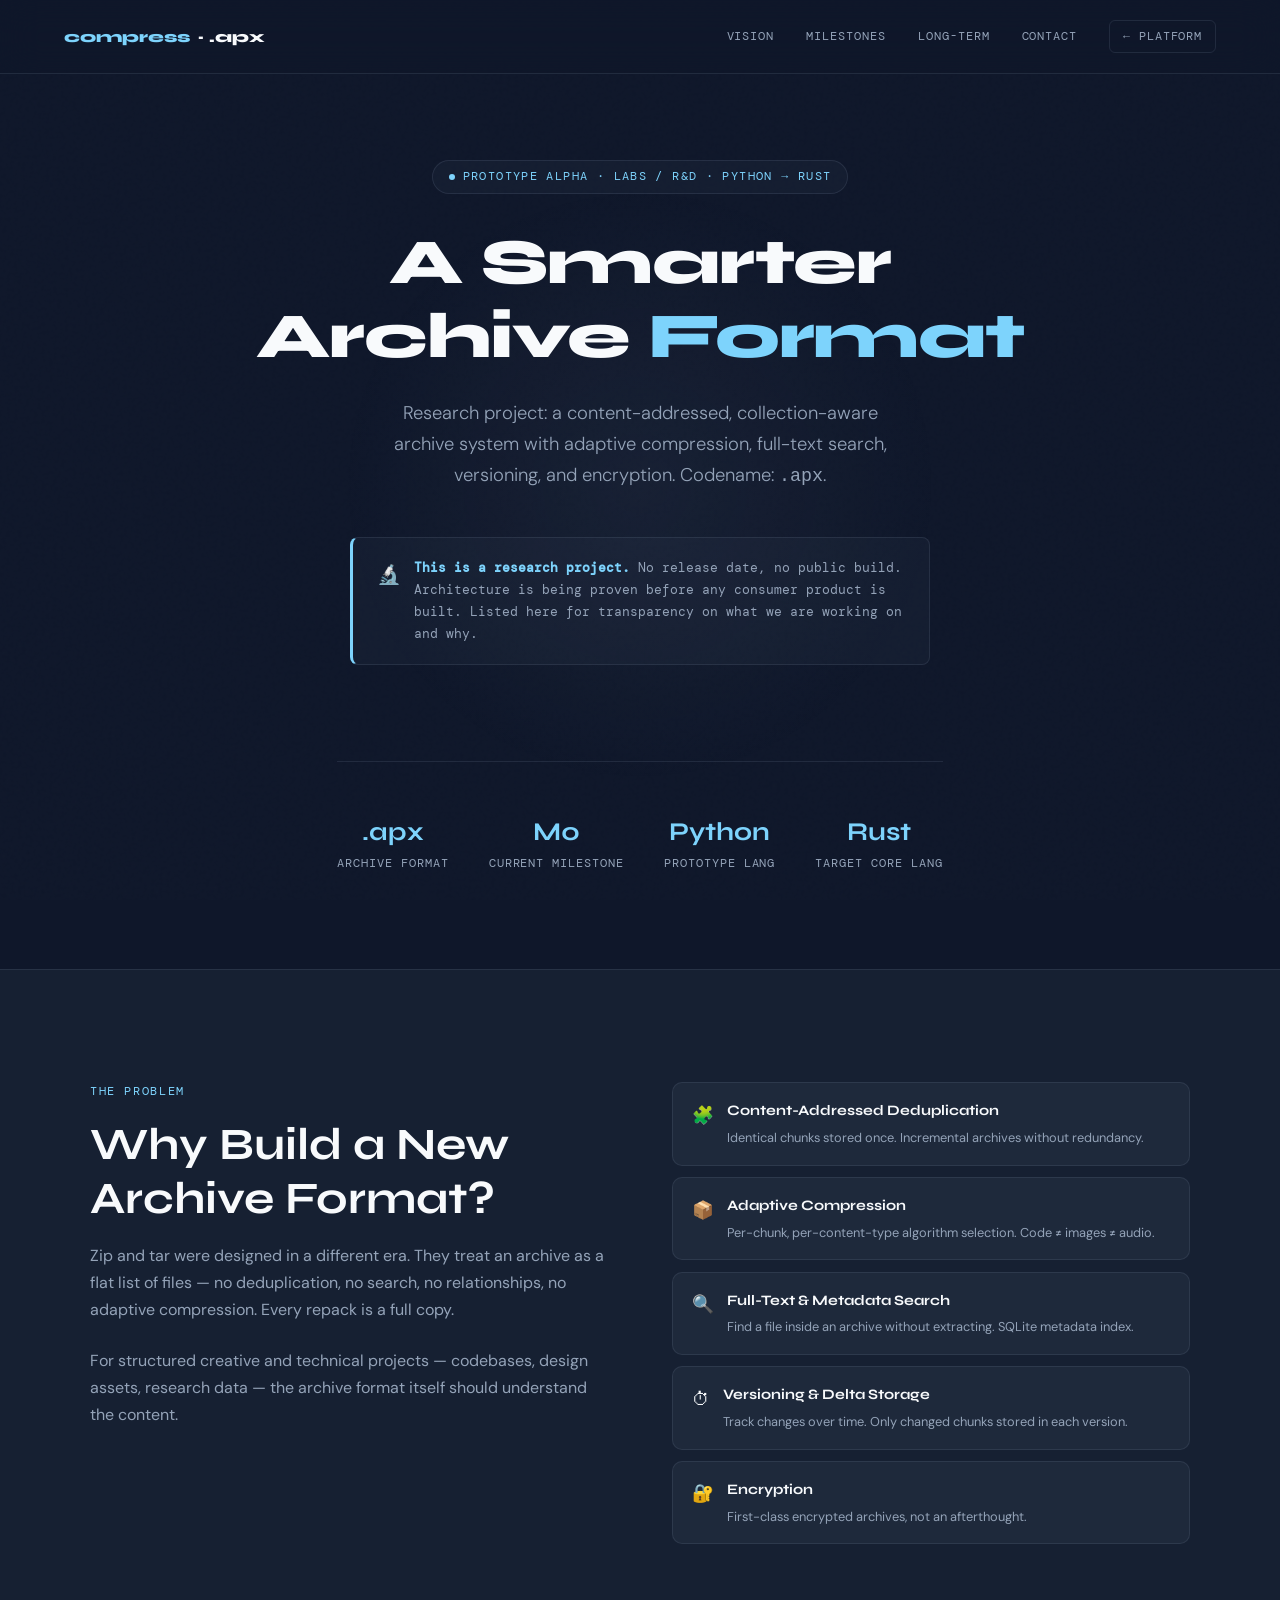
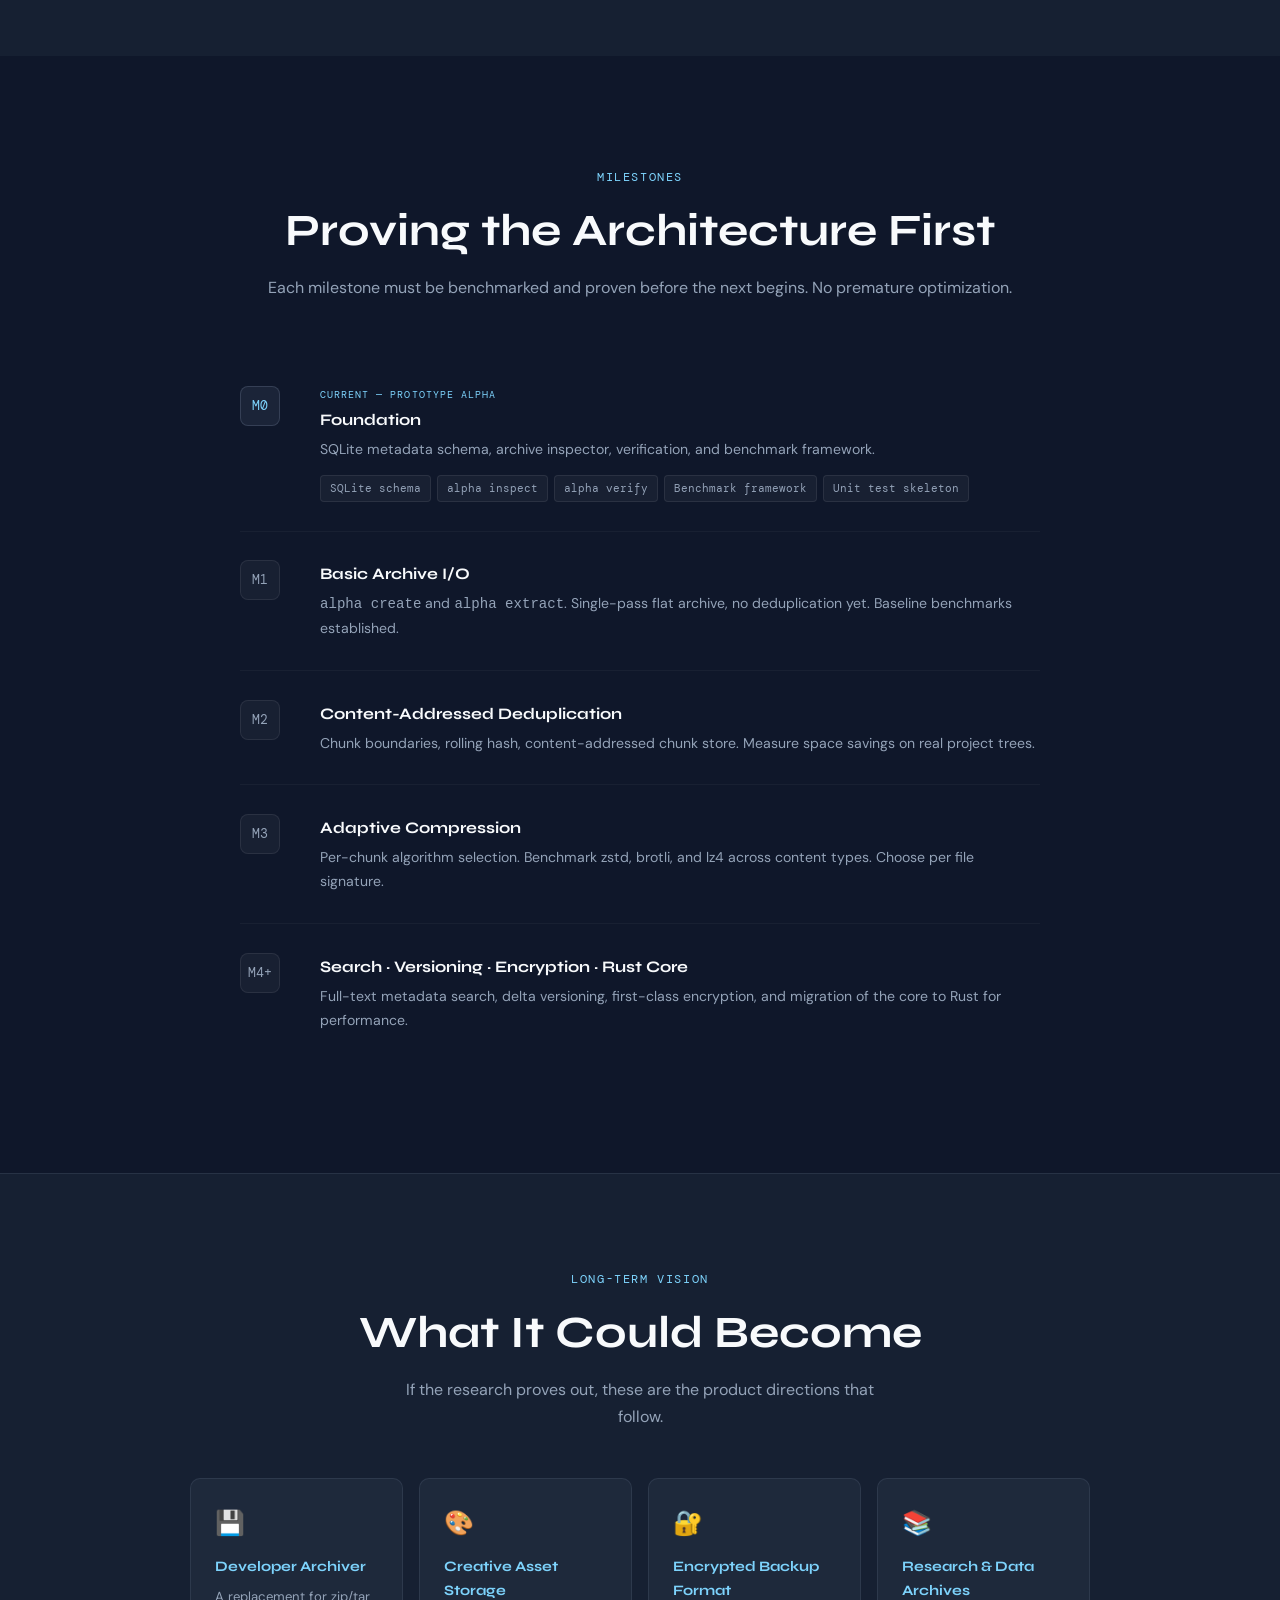
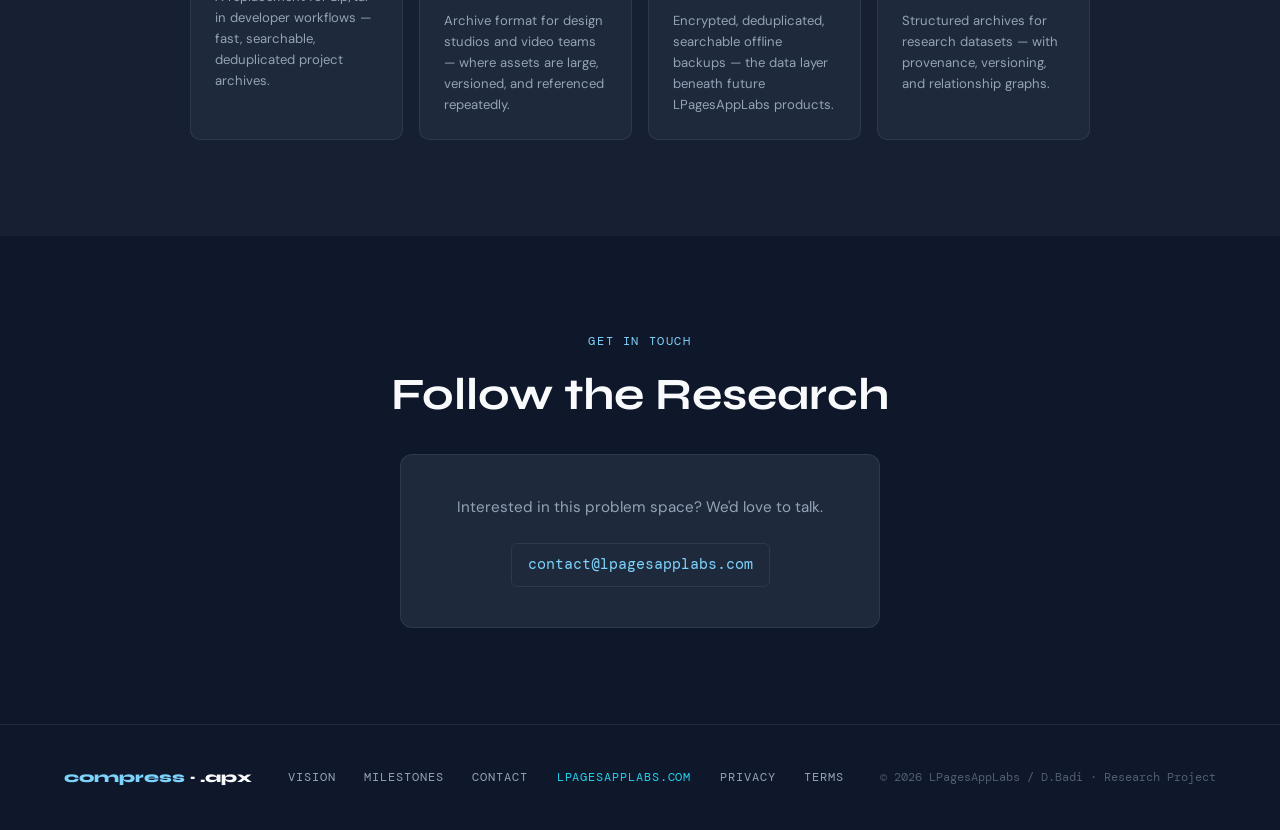
==== index.html @ ae73b86b "Add files via upload" ====
<!DOCTYPE html>
<!-- LPagesAppLabs Platform v1.0 · Compress (.apx) · contact@lpagesapplabs.com -->
<html lang="en">
<head>
  <meta charset="UTF-8" />
  <meta name="viewport" content="width=device-width, initial-scale=1.0"/>
  <title>Compress — Next-Generation Archive Format Research</title>
  <meta name="description" content="LPagesAppLabs Labs: Compress is a research project building a content-addressed, adaptive archive format (.apx) with full-text search, versioning, and encryption.">
  <link rel="canonical" href="https://compress.lpagesapplabs.com/" />
  <meta property="og:title" content="Compress — Next-Generation Archive Format Research" />
  <meta property="og:description" content="Research project: .apx archive format with content-addressed deduplication, adaptive compression, and encryption. Prototype Alpha." />
  <meta property="og:url" content="https://compress.lpagesapplabs.com/" />
  <meta property="og:type" content="website" />
  <meta name="robots" content="index, follow">
  <link rel="icon" href="https://lpagesapplabs.com/favicon.ico" sizes="any">
  <link rel="icon" href="https://lpagesapplabs.com/logo.svg" type="image/svg+xml">
  <link rel="preconnect" href="https://fonts.bunny.net">
  <link href="https://fonts.bunny.net/css2?family=Syne:wght@400;600;700;800&family=DM+Mono:wght@300;400;500&family=DM+Sans:wght@300;400;500&display=swap" rel="stylesheet">
  <style>
    *, *::before, *::after { box-sizing: border-box; margin: 0; padding: 0; }
    :root {
      --bg: #0F172A; --bg2: #111827;
      --surface: #1E293B; --surface2: #162032;
      --slate: #64748B; --slate-bright: #94A3B8;
      --slate-glow: rgba(100,116,139,0.15);
      --slate-glow2: rgba(100,116,139,0.07);
      --accent: #7DD3FC; /* sky-300 — bright research accent */
      --cyan: #22D3EE;
      --emerald: #10B981;
      --white: #F8FAFC; --muted: #94A3B8;
      --border: rgba(100,116,139,0.22);
    }
    html { scroll-behavior: smooth; }
    body { background: var(--bg); color: var(--white); font-family: 'DM Sans', sans-serif; font-size: 16px; line-height: 1.7; overflow-x: hidden; }
    body::before { content:''; position:fixed; inset:0; background-image:url("data:image/svg+xml,%3Csvg viewBox='0 0 256 256' xmlns='http://www.w3.org/2000/svg'%3E%3Cfilter id='noise'%3E%3CfeTurbulence type='fractalNoise' baseFrequency='0.9' numOctaves='4' stitchTiles='stitch'/%3E%3C/filter%3E%3Crect width='100%25' height='100%25' filter='url(%23noise)' opacity='0.04'/%3E%3C/svg%3E"); pointer-events:none; z-index:0; opacity:0.4; }
    section { position: relative; z-index: 1; }

    nav { position:fixed; top:0; left:0; right:0; z-index:100; display:flex; justify-content:space-between; align-items:center; padding:1.25rem 5%; background:rgba(15,23,42,0.88); backdrop-filter:blur(18px); border-bottom:1px solid var(--border); }
    .nav-logo { font-family:'Syne',sans-serif; font-weight:800; font-size:1rem; color:var(--white); display:flex; align-items:center; gap:0.5rem; text-decoration:none; }
    .nav-logo span { color:var(--accent); }
    .nav-right { display:flex; align-items:center; gap:2rem; }
    .nav-links { display:flex; gap:2rem; }
    .nav-links a { font-family:'DM Mono',monospace; font-size:0.75rem; color:var(--muted); text-decoration:none; letter-spacing:0.08em; text-transform:uppercase; transition:color 0.2s; }
    .nav-links a:hover { color:var(--accent); }
    .nav-platform { font-family:'DM Mono',monospace; font-size:0.72rem; color:var(--muted); text-decoration:none; letter-spacing:0.08em; text-transform:uppercase; border:1px solid var(--border); padding:0.35rem 0.8rem; border-radius:6px; transition:all 0.2s; }
    .nav-platform:hover { color:var(--cyan); border-color:rgba(34,211,238,0.3); }
    .nav-hamburger { display:none; flex-direction:column; gap:5px; cursor:pointer; padding:4px; background:none; border:none; }
    .nav-hamburger span { display:block; width:22px; height:2px; background:var(--muted); border-radius:2px; }
    .nav-mobile { display:none; flex-direction:column; background:rgba(15,23,42,0.97); border-top:1px solid var(--border); padding:1rem 5%; position:fixed; top:62px; left:0; right:0; z-index:99; }
    .nav-mobile a { font-family:'DM Mono',monospace; font-size:0.85rem; color:var(--muted); text-decoration:none; letter-spacing:0.08em; text-transform:uppercase; padding:0.75rem 0; border-bottom:1px solid rgba(255,255,255,0.04); transition:color 0.2s; }
    .nav-mobile a:last-child { border-bottom:none; }
    .nav-mobile a:hover { color:var(--accent); }
    .nav-mobile.open { display:flex; }

    #hero { min-height:100vh; display:flex; flex-direction:column; align-items:center; justify-content:center; text-align:center; padding:10rem 5% 6rem; overflow:hidden; }
    .hero-glow { position:absolute; width:600px; height:600px; border-radius:50%; background:radial-gradient(circle, rgba(100,116,139,0.1) 0%, transparent 70%); top:50%; left:50%; transform:translate(-50%,-50%); pointer-events:none; }
    .hero-badge { display:inline-flex; align-items:center; gap:0.5rem; font-family:'DM Mono',monospace; font-size:0.72rem; letter-spacing:0.12em; text-transform:uppercase; color:var(--accent); background:var(--slate-glow2); border:1px solid var(--border); padding:0.4rem 1rem; border-radius:999px; margin-bottom:2rem; animation:fadeUp 0.6s ease both; }
    .badge-dot { width:6px; height:6px; border-radius:50%; background:var(--accent); animation:blink 3s ease infinite; }
    @keyframes blink { 0%,100%{opacity:1} 50%{opacity:0.4} }
    h1 { font-family:'Syne',sans-serif; font-weight:800; font-size:clamp(2rem,5vw,4rem); line-height:1.15; letter-spacing:-0.02em; margin-bottom:1.5rem; animation:fadeUp 0.7s 0.1s ease both; }
    h1 .accent { color:var(--accent); }
    .hero-sub { font-size:clamp(1rem,2vw,1.15rem); color:var(--muted); max-width:520px; margin:0 auto 2.8rem; font-weight:300; animation:fadeUp 0.7s 0.2s ease both; }

    .lab-note { display:flex; align-items:flex-start; gap:0.8rem; background:var(--slate-glow2); border:1px solid var(--border); border-left:3px solid var(--accent); border-radius:8px; padding:1.2rem 1.5rem; max-width:580px; margin:0 auto 2rem; animation:fadeUp 0.7s 0.3s ease both; text-align:left; }
    .lab-note-icon { font-size:1.2rem; flex-shrink:0; margin-top:0.1rem; }
    .lab-note p { font-family:'DM Mono',monospace; font-size:0.8rem; color:var(--muted); line-height:1.7; }
    .lab-note strong { color:var(--accent); }

    .hero-stat-bar { display:flex; gap:2.5rem; flex-wrap:wrap; justify-content:center; margin-top:4rem; padding-top:3rem; border-top:1px solid var(--border); animation:fadeUp 0.7s 0.45s ease both; }
    .stat { text-align:center; }
    .stat-num { font-family:'Syne',sans-serif; font-size:1.6rem; font-weight:700; color:var(--accent); }
    .stat-label { font-size:0.75rem; color:var(--muted); font-family:'DM Mono',monospace; text-transform:uppercase; letter-spacing:0.08em; }
    @keyframes fadeUp { from{opacity:0;transform:translateY(24px)} to{opacity:1;transform:translateY(0)} }

    .section-label { font-family:'DM Mono',monospace; font-size:0.72rem; letter-spacing:0.14em; text-transform:uppercase; color:var(--accent); margin-bottom:1rem; }
    .section-title { font-family:'Syne',sans-serif; font-size:clamp(1.8rem,4vw,2.8rem); font-weight:700; line-height:1.2; margin-bottom:1rem; }

    /* VISION */
    #vision { padding:7rem 5%; background:var(--surface2); border-top:1px solid var(--border); }
    .vision-inner { max-width:1100px; margin:0 auto; display:grid; grid-template-columns:1fr 1fr; gap:4rem; align-items:start; }
    .vision-copy p { color:var(--muted); margin-bottom:1.5rem; font-size:1rem; }
    .vision-goals { display:flex; flex-direction:column; gap:0.7rem; }
    .goal-row { display:flex; align-items:flex-start; gap:0.8rem; padding:1rem 1.2rem; background:var(--surface); border:1px solid var(--border); border-radius:10px; }
    .goal-icon { font-size:1.1rem; flex-shrink:0; margin-top:0.1rem; }
    .goal-title { font-family:'Syne',sans-serif; font-size:0.9rem; font-weight:700; margin-bottom:0.2rem; }
    .goal-desc { font-size:0.8rem; color:var(--muted); }

    /* MILESTONES */
    #milestones { padding:7rem 5%; }
    .milestones-inner { max-width:800px; margin:0 auto; }
    .milestones-header { text-align:center; margin-bottom:3.5rem; }
    .milestones-header p { color:var(--muted); font-size:1rem; margin-top:0.5rem; }
    .milestone-list { display:flex; flex-direction:column; }
    .milestone { display:grid; grid-template-columns:56px 1fr; gap:1.5rem; padding:1.8rem 0; border-bottom:1px solid rgba(255,255,255,0.04); align-items:start; }
    .milestone:last-child { border-bottom:none; }
    .m-num { width:40px; height:40px; border-radius:8px; display:flex; align-items:center; justify-content:center; font-family:'DM Mono',monospace; font-size:0.8rem; flex-shrink:0; }
    .m-num.active { background:var(--slate-glow); border:1px solid rgba(100,116,139,0.35); color:var(--accent); }
    .m-num.next { background:rgba(255,255,255,0.04); border:1px solid rgba(255,255,255,0.08); color:var(--muted); }
    .m-label { font-family:'DM Mono',monospace; font-size:0.65rem; letter-spacing:0.1em; text-transform:uppercase; color:var(--accent); margin-bottom:0.2rem; }
    .m-name { font-family:'Syne',sans-serif; font-size:1rem; font-weight:700; margin-bottom:0.3rem; }
    .m-desc { font-size:0.88rem; color:var(--muted); }
    .m-items { display:flex; flex-wrap:wrap; gap:0.4rem; margin-top:0.8rem; }
    .m-item { font-family:'DM Mono',monospace; font-size:0.67rem; padding:0.2rem 0.55rem; border-radius:4px; }
    .m-item.todo { background:rgba(255,255,255,0.04); border:1px solid rgba(255,255,255,0.08); color:var(--muted); }

    /* ROADMAP VISION */
    #longterm { padding:6rem 5%; background:var(--surface2); border-top:1px solid var(--border); }
    .lt-inner { max-width:900px; margin:0 auto; display:grid; grid-template-columns:repeat(auto-fit,minmax(200px,1fr)); gap:1rem; }
    .lt-card { background:var(--surface); border:1px solid var(--border); border-radius:10px; padding:1.5rem; }
    .lt-icon { font-size:1.5rem; margin-bottom:0.7rem; }
    .lt-title { font-family:'Syne',sans-serif; font-size:0.9rem; font-weight:700; margin-bottom:0.4rem; color:var(--accent); }
    .lt-desc { font-size:0.82rem; color:var(--muted); line-height:1.6; }

    #contact { padding:6rem 5%; text-align:center; }
    .contact-box { max-width:480px; margin:2rem auto 0; background:var(--surface); border:1px solid var(--border); border-radius:12px; padding:2.5rem; }
    .contact-box p { color:var(--muted); font-size:0.95rem; margin-bottom:1.4rem; }
    .contact-email { display:inline-block; font-family:'DM Mono',monospace; font-size:0.95rem; color:var(--accent); text-decoration:none; padding:0.5rem 1rem; border:1px solid var(--border); border-radius:6px; transition:border-color 0.2s; }
    .contact-email:hover { border-color:var(--accent); }

    footer { padding:2.5rem 5%; border-top:1px solid var(--border); display:flex; justify-content:space-between; align-items:center; flex-wrap:wrap; gap:1rem; position:relative; z-index:1; }
    .footer-logo { font-family:'Syne',sans-serif; font-weight:800; font-size:0.95rem; text-decoration:none; color:var(--white); }
    .footer-logo span { color:var(--accent); }
    .footer-links { display:flex; gap:1.8rem; flex-wrap:wrap; }
    .footer-links a { font-family:'DM Mono',monospace; font-size:0.72rem; letter-spacing:0.08em; text-transform:uppercase; color:var(--muted); text-decoration:none; transition:color 0.2s; }
    .footer-links a:hover { color:var(--accent); }
    .footer-copy { font-family:'DM Mono',monospace; font-size:0.72rem; color:var(--muted); opacity:0.5; }

    .reveal { opacity:0; transform:translateY(20px); transition:opacity 0.7s ease, transform 0.7s ease; }
    .reveal.visible { opacity:1; transform:none; }

    @media(max-width:768px){
      .vision-inner { grid-template-columns:1fr; gap:3rem; }
      .nav-links{display:none} .nav-hamburger{display:flex} .nav-right{gap:1rem}
      #hero{padding:7rem 5% 4rem} h1{font-size:clamp(1.9rem,8vw,2.8rem)}
      .hero-stat-bar{gap:1.5rem;margin-top:2.5rem;padding-top:2rem} .stat-num{font-size:1.3rem}
      footer{flex-direction:column;text-align:center;align-items:center} .footer-links{justify-content:center;gap:1rem}
    }
  </style>
</head>
<body>

<nav>
  <a href="#hero" class="nav-logo"><span>compress</span> · .apx</a>
  <div class="nav-right">
    <div class="nav-links">
      <a href="#vision">Vision</a>
      <a href="#milestones">Milestones</a>
      <a href="#longterm">Long-term</a>
      <a href="#contact">Contact</a>
    </div>
    <a href="https://lpagesapplabs.com" class="nav-platform" rel="noopener noreferrer">← Platform</a>
    <button class="nav-hamburger" id="hamburger" aria-label="Menu"><span></span><span></span><span></span></button>
  </div>
</nav>
<div class="nav-mobile" id="navMobile">
  <a href="#vision" onclick="closeMenu()">Vision</a>
  <a href="#milestones" onclick="closeMenu()">Milestones</a>
  <a href="#longterm" onclick="closeMenu()">Long-term</a>
  <a href="#contact" onclick="closeMenu()">Contact</a>
  <a href="https://lpagesapplabs.com" onclick="closeMenu()">← Platform</a>
</div>

<!-- HERO -->
<section id="hero">
  <div class="hero-glow"></div>
  <div class="hero-badge"><span class="badge-dot"></span> Prototype Alpha · Labs / R&amp;D · Python → Rust</div>
  <h1>A Smarter<br>Archive <span class="accent">Format</span></h1>
  <p class="hero-sub">Research project: a content-addressed, collection-aware archive system with adaptive compression, full-text search, versioning, and encryption. Codename: <code>.apx</code>.</p>

  <div class="lab-note">
    <span class="lab-note-icon">🔬</span>
    <p><strong>This is a research project.</strong> No release date, no public build. Architecture is being proven before any consumer product is built. Listed here for transparency on what we are working on and why.</p>
  </div>

  <div class="hero-stat-bar">
    <div class="stat"><div class="stat-num">.apx</div><div class="stat-label">Archive format</div></div>
    <div class="stat"><div class="stat-num">M0</div><div class="stat-label">Current milestone</div></div>
    <div class="stat"><div class="stat-num">Python</div><div class="stat-label">Prototype lang</div></div>
    <div class="stat"><div class="stat-num">Rust</div><div class="stat-label">Target core lang</div></div>
  </div>
</section>

<!-- VISION -->
<section id="vision">
  <div class="vision-inner">
    <div class="vision-copy reveal">
      <div class="section-label">The Problem</div>
      <h2 class="section-title">Why Build a New Archive Format?</h2>
      <p>Zip and tar were designed in a different era. They treat an archive as a flat list of files — no deduplication, no search, no relationships, no adaptive compression. Every repack is a full copy.</p>
      <p>For structured creative and technical projects — codebases, design assets, research data — the archive format itself should understand the content.</p>
    </div>
    <div class="vision-goals reveal">
      <div class="goal-row"><span class="goal-icon">🧩</span><div><div class="goal-title">Content-Addressed Deduplication</div><div class="goal-desc">Identical chunks stored once. Incremental archives without redundancy.</div></div></div>
      <div class="goal-row"><span class="goal-icon">📦</span><div><div class="goal-title">Adaptive Compression</div><div class="goal-desc">Per-chunk, per-content-type algorithm selection. Code ≠ images ≠ audio.</div></div></div>
      <div class="goal-row"><span class="goal-icon">🔍</span><div><div class="goal-title">Full-Text & Metadata Search</div><div class="goal-desc">Find a file inside an archive without extracting. SQLite metadata index.</div></div></div>
      <div class="goal-row"><span class="goal-icon">⏱</span><div><div class="goal-title">Versioning & Delta Storage</div><div class="goal-desc">Track changes over time. Only changed chunks stored in each version.</div></div></div>
      <div class="goal-row"><span class="goal-icon">🔐</span><div><div class="goal-title">Encryption</div><div class="goal-desc">First-class encrypted archives, not an afterthought.</div></div></div>
    </div>
  </div>
</section>

<!-- MILESTONES -->
<section id="milestones">
  <div class="milestones-inner">
    <div class="milestones-header reveal">
      <div class="section-label">Milestones</div>
      <h2 class="section-title">Proving the Architecture First</h2>
      <p>Each milestone must be benchmarked and proven before the next begins. No premature optimization.</p>
    </div>
    <div class="milestone-list">
      <div class="milestone reveal">
        <div class="m-num active">M0</div>
        <div>
          <div class="m-label">Current — Prototype Alpha</div>
          <div class="m-name">Foundation</div>
          <p class="m-desc">SQLite metadata schema, archive inspector, verification, and benchmark framework.</p>
          <div class="m-items">
            <span class="m-item todo">SQLite schema</span>
            <span class="m-item todo">alpha inspect</span>
            <span class="m-item todo">alpha verify</span>
            <span class="m-item todo">Benchmark framework</span>
            <span class="m-item todo">Unit test skeleton</span>
          </div>
        </div>
      </div>
      <div class="milestone reveal">
        <div class="m-num next">M1</div>
        <div>
          <div class="m-name">Basic Archive I/O</div>
          <p class="m-desc"><code>alpha create</code> and <code>alpha extract</code>. Single-pass flat archive, no deduplication yet. Baseline benchmarks established.</p>
        </div>
      </div>
      <div class="milestone reveal">
        <div class="m-num next">M2</div>
        <div>
          <div class="m-name">Content-Addressed Deduplication</div>
          <p class="m-desc">Chunk boundaries, rolling hash, content-addressed chunk store. Measure space savings on real project trees.</p>
        </div>
      </div>
      <div class="milestone reveal">
        <div class="m-num next">M3</div>
        <div>
          <div class="m-name">Adaptive Compression</div>
          <p class="m-desc">Per-chunk algorithm selection. Benchmark zstd, brotli, and lz4 across content types. Choose per file signature.</p>
        </div>
      </div>
      <div class="milestone reveal">
        <div class="m-num next">M4+</div>
        <div>
          <div class="m-name">Search · Versioning · Encryption · Rust Core</div>
          <p class="m-desc">Full-text metadata search, delta versioning, first-class encryption, and migration of the core to Rust for performance.</p>
        </div>
      </div>
    </div>
  </div>
</section>

<!-- LONG-TERM VISION -->
<section id="longterm">
  <div style="max-width:1100px;margin:0 auto;">
    <div class="reveal" style="text-align:center;margin-bottom:3rem;">
      <div class="section-label">Long-Term Vision</div>
      <h2 class="section-title">What It Could Become</h2>
      <p style="color:var(--muted);font-size:1rem;max-width:500px;margin:0.5rem auto 0;">If the research proves out, these are the product directions that follow.</p>
    </div>
    <div class="lt-inner reveal">
      <div class="lt-card"><div class="lt-icon">💾</div><div class="lt-title">Developer Archiver</div><div class="lt-desc">A replacement for zip/tar in developer workflows — fast, searchable, deduplicated project archives.</div></div>
      <div class="lt-card"><div class="lt-icon">🎨</div><div class="lt-title">Creative Asset Storage</div><div class="lt-desc">Archive format for design studios and video teams — where assets are large, versioned, and referenced repeatedly.</div></div>
      <div class="lt-card"><div class="lt-icon">🔐</div><div class="lt-title">Encrypted Backup Format</div><div class="lt-desc">Encrypted, deduplicated, searchable offline backups — the data layer beneath future LPagesAppLabs products.</div></div>
      <div class="lt-card"><div class="lt-icon">📚</div><div class="lt-title">Research & Data Archives</div><div class="lt-desc">Structured archives for research datasets — with provenance, versioning, and relationship graphs.</div></div>
    </div>
  </div>
</section>

<!-- CONTACT -->
<section id="contact">
  <div class="reveal">
    <div class="section-label">Get in Touch</div>
    <h2 class="section-title">Follow the Research</h2>
  </div>
  <div class="contact-box reveal">
    <p>Interested in this problem space? We'd love to talk.</p>
    <a href="mailto:contact@lpagesapplabs.com" class="contact-email">contact@lpagesapplabs.com</a>
  </div>
</section>

<footer>
  <a href="#hero" class="footer-logo"><span>compress</span> · .apx</a>
  <div class="footer-links">
    <a href="#vision">Vision</a>
    <a href="#milestones">Milestones</a>
    <a href="#contact">Contact</a>
    <a href="https://lpagesapplabs.com" style="color:var(--cyan);" rel="noopener noreferrer">lpagesapplabs.com</a>
    <a href="privacy.html">Privacy</a>
    <a href="terms.html">Terms</a>
  </div>
  <div class="footer-copy">© 2026 LPagesAppLabs / D.Badi · Research Project</div>
</footer>

<script>
  const observer = new IntersectionObserver((entries) => {
    entries.forEach(e => { if (e.isIntersecting) { e.target.classList.add('visible'); observer.unobserve(e.target); } });
  }, { threshold: 0.1 });
  document.querySelectorAll('.reveal').forEach(el => observer.observe(el));
  const hamburger = document.getElementById('hamburger');
  const navMobile = document.getElementById('navMobile');
  hamburger.addEventListener('click', () => navMobile.classList.toggle('open'));
  function closeMenu() { navMobile.classList.remove('open'); }
</script>
</body>
</html>
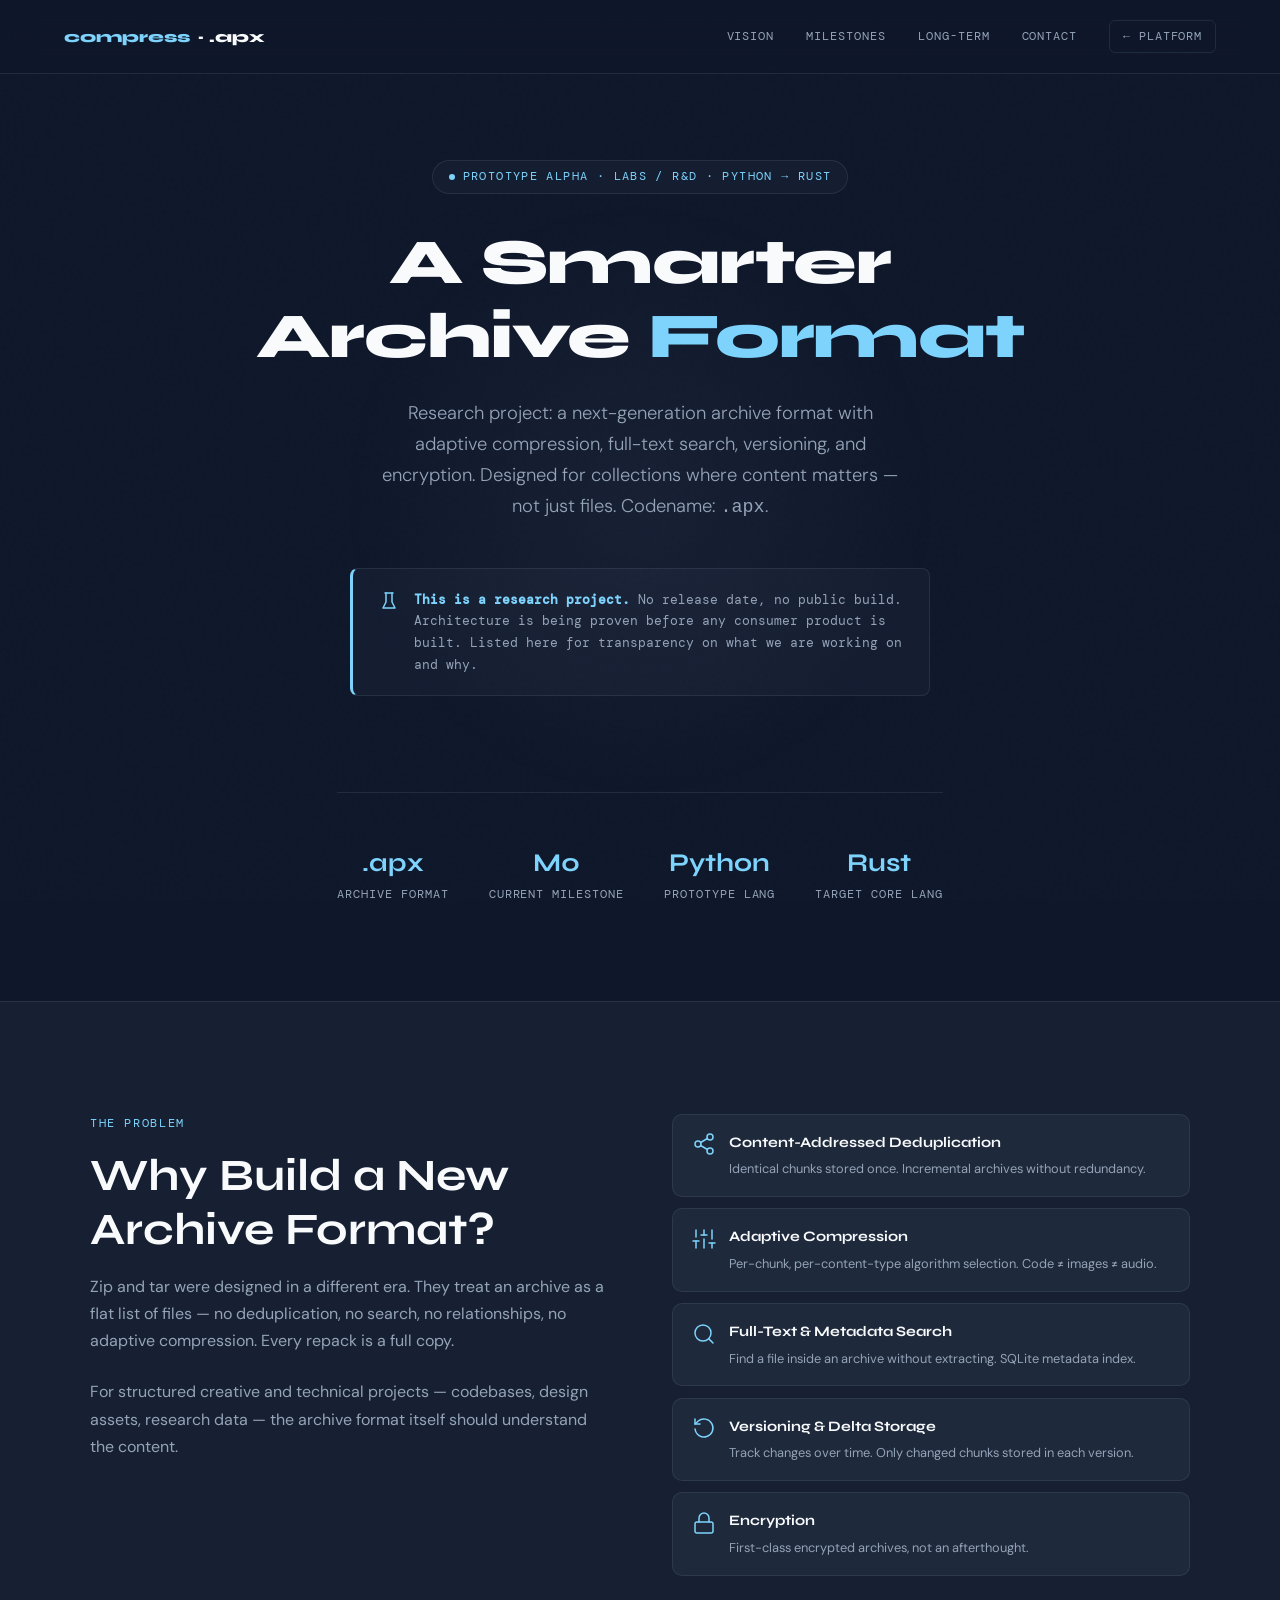
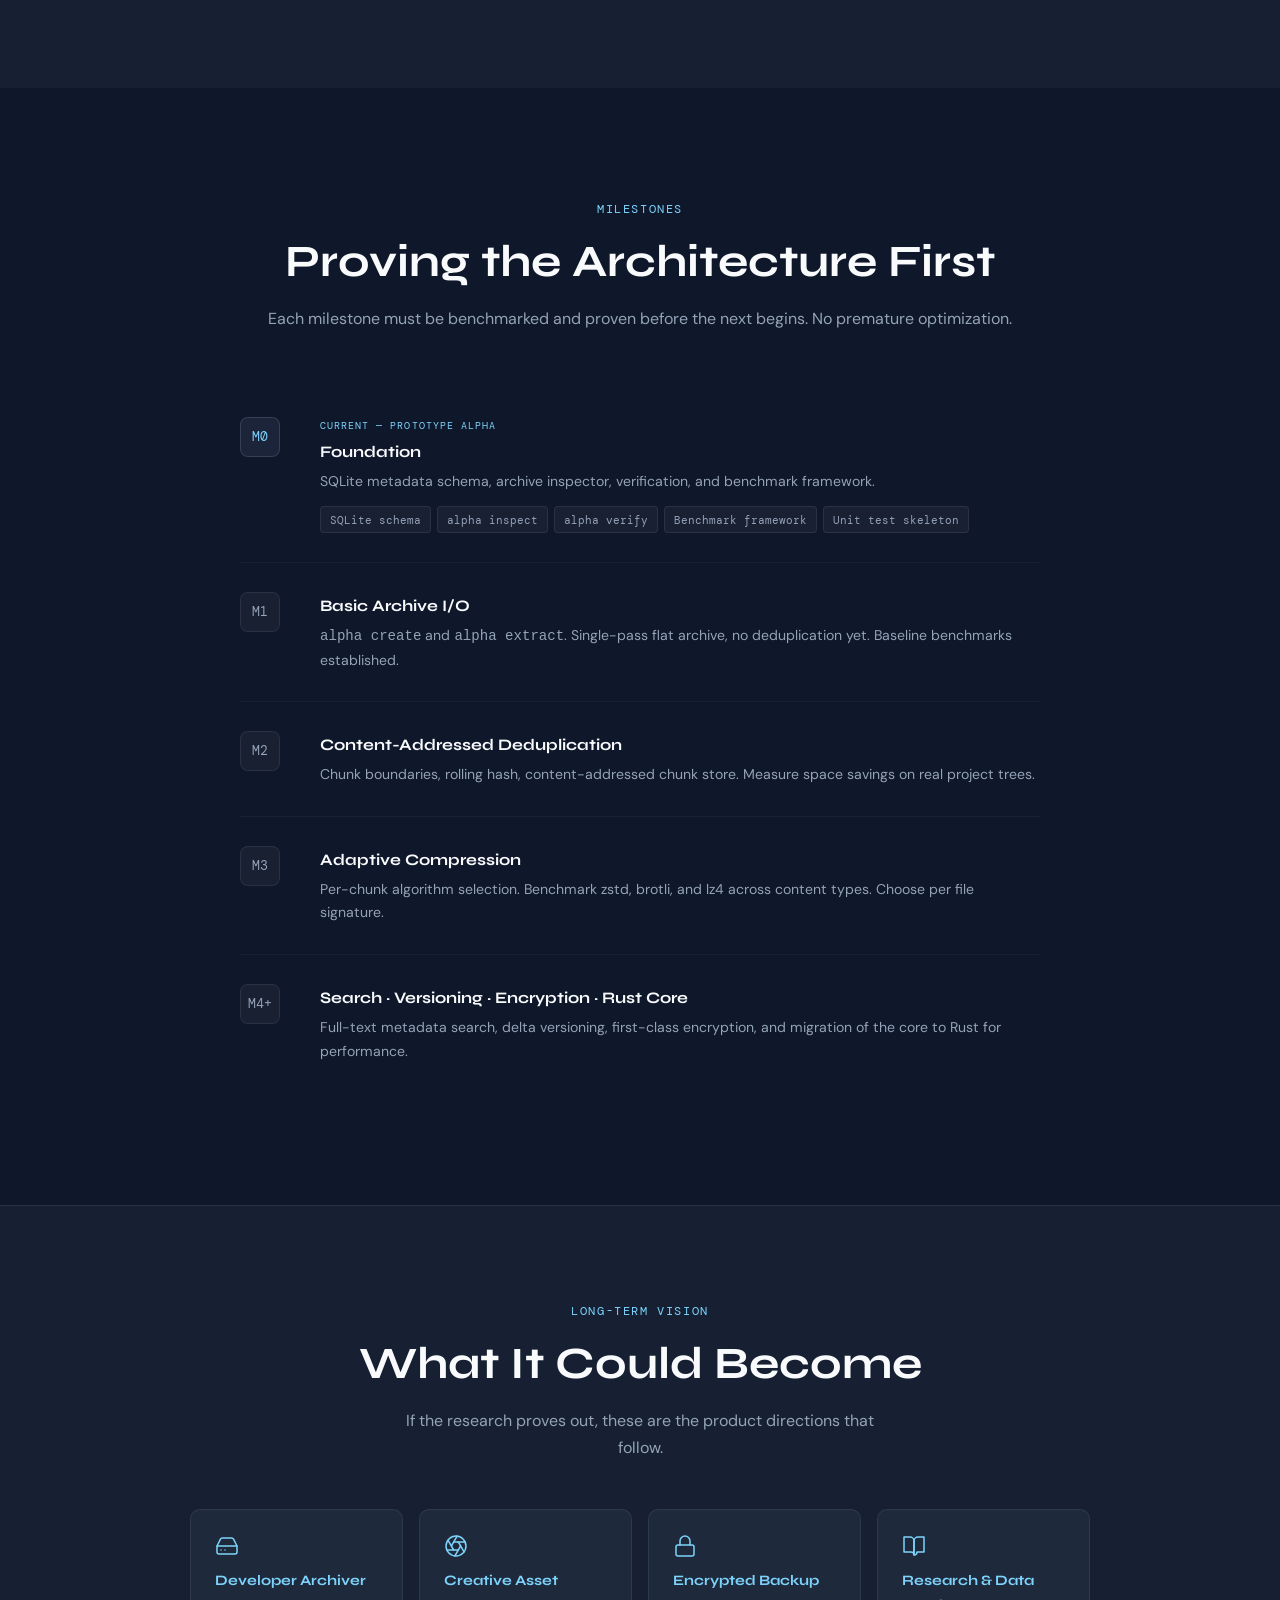
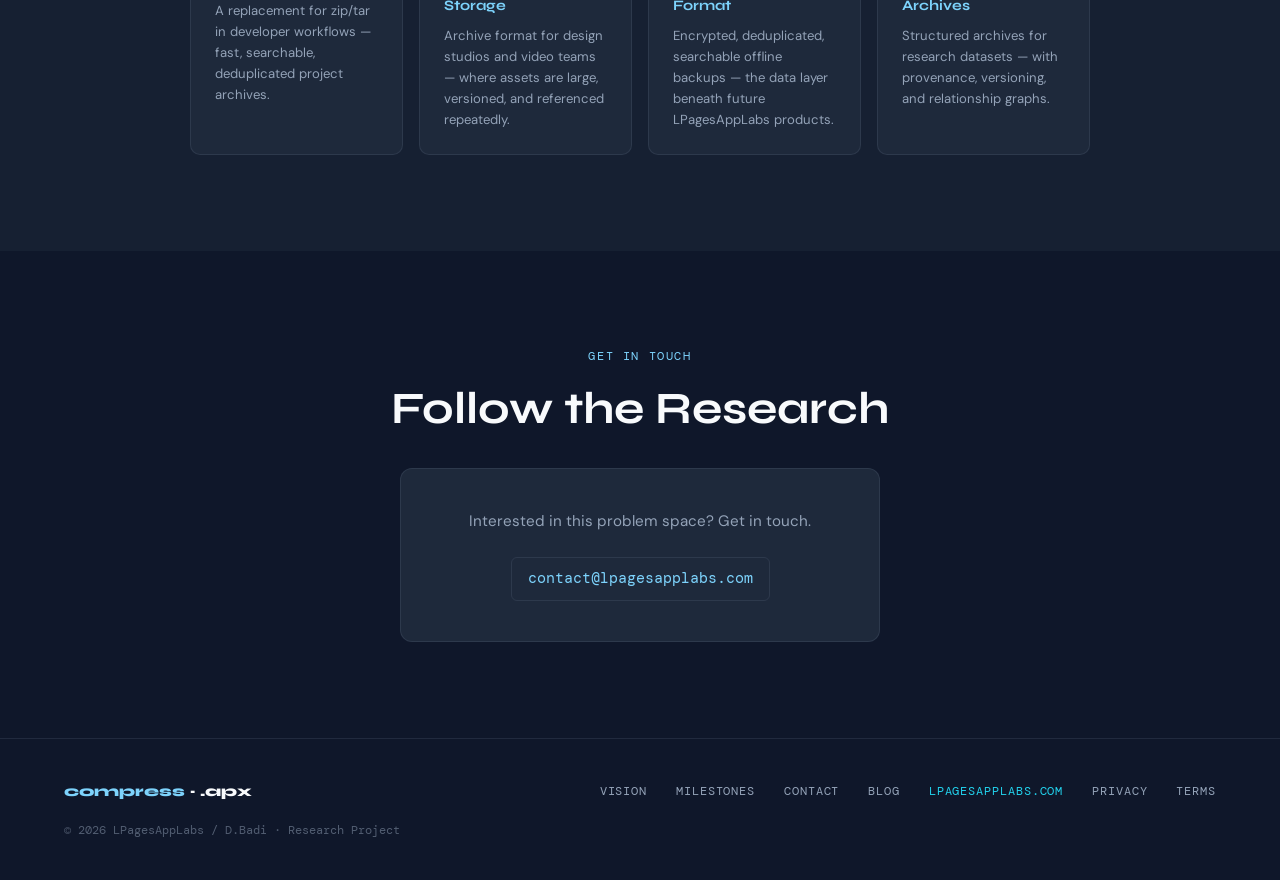
==== commit 0c2be725: "Add files via upload" ====
--- a/index.html
+++ b/index.html
@@ -1,143 +1,33 @@
 <!DOCTYPE html>
-<!-- LPagesAppLabs Platform v1.0 · Compress (.apx) · contact@lpagesapplabs.com -->
+<!-- LPagesAppLabs Platform v1.0 · Compress · contact@lpagesapplabs.com -->
 <html lang="en">
 <head>
   <meta charset="UTF-8" />
   <meta name="viewport" content="width=device-width, initial-scale=1.0"/>
+  <meta name="color-scheme" content="dark">
   <title>Compress — Next-Generation Archive Format Research</title>
-  <meta name="description" content="LPagesAppLabs Labs: Compress is a research project building a content-addressed, adaptive archive format (.apx) with full-text search, versioning, and encryption.">
+  <meta name="description" content="LPagesAppLabs Labs: Compress is a research project building a next-generation archive format (.apx) with adaptive compression, full-text search, and encryption.">
   <link rel="canonical" href="https://compress.lpagesapplabs.com/" />
   <meta property="og:title" content="Compress — Next-Generation Archive Format Research" />
-  <meta property="og:description" content="Research project: .apx archive format with content-addressed deduplication, adaptive compression, and encryption. Prototype Alpha." />
+  <meta property="og:description" content="Research project: .apx archive format with adaptive compression, full-text search, and encryption. Prototype Alpha." />
   <meta property="og:url" content="https://compress.lpagesapplabs.com/" />
+  <meta property="og:image" content="https://lpagesapplabs.com/og-image.png" />
+  <meta property="og:image:width" content="1200" />
+  <meta property="og:image:height" content="630" />
   <meta property="og:type" content="website" />
+  <meta name="twitter:card" content="summary_large_image" />
+  <meta name="twitter:title" content="Compress — Next-Generation Archive Format Research" />
+  <meta name="twitter:description" content="Research project: .apx archive format with adaptive compression, full-text search, and encryption. Prototype Alpha." />
+  <meta name="twitter:image" content="https://lpagesapplabs.com/og-image.png" />
+  <meta name="theme-color" content="#0F172A">
   <meta name="robots" content="index, follow">
-  <link rel="icon" href="https://lpagesapplabs.com/favicon.ico" sizes="any">
   <link rel="icon" href="https://lpagesapplabs.com/logo.svg" type="image/svg+xml">
-  <link rel="preconnect" href="https://fonts.bunny.net">
+  <link rel="preconnect" href="https://fonts.bunny.net" crossorigin>
   <link href="https://fonts.bunny.net/css2?family=Syne:wght@400;600;700;800&family=DM+Mono:wght@300;400;500&family=DM+Sans:wght@300;400;500&display=swap" rel="stylesheet">
-  <style>
-    *, *::before, *::after { box-sizing: border-box; margin: 0; padding: 0; }
-    :root {
-      --bg: #0F172A; --bg2: #111827;
-      --surface: #1E293B; --surface2: #162032;
-      --slate: #64748B; --slate-bright: #94A3B8;
-      --slate-glow: rgba(100,116,139,0.15);
-      --slate-glow2: rgba(100,116,139,0.07);
-      --accent: #7DD3FC; /* sky-300 — bright research accent */
-      --cyan: #22D3EE;
-      --emerald: #10B981;
-      --white: #F8FAFC; --muted: #94A3B8;
-      --border: rgba(100,116,139,0.22);
-    }
-    html { scroll-behavior: smooth; }
-    body { background: var(--bg); color: var(--white); font-family: 'DM Sans', sans-serif; font-size: 16px; line-height: 1.7; overflow-x: hidden; }
-    body::before { content:''; position:fixed; inset:0; background-image:url("data:image/svg+xml,%3Csvg viewBox='0 0 256 256' xmlns='http://www.w3.org/2000/svg'%3E%3Cfilter id='noise'%3E%3CfeTurbulence type='fractalNoise' baseFrequency='0.9' numOctaves='4' stitchTiles='stitch'/%3E%3C/filter%3E%3Crect width='100%25' height='100%25' filter='url(%23noise)' opacity='0.04'/%3E%3C/svg%3E"); pointer-events:none; z-index:0; opacity:0.4; }
-    section { position: relative; z-index: 1; }
-
-    nav { position:fixed; top:0; left:0; right:0; z-index:100; display:flex; justify-content:space-between; align-items:center; padding:1.25rem 5%; background:rgba(15,23,42,0.88); backdrop-filter:blur(18px); border-bottom:1px solid var(--border); }
-    .nav-logo { font-family:'Syne',sans-serif; font-weight:800; font-size:1rem; color:var(--white); display:flex; align-items:center; gap:0.5rem; text-decoration:none; }
-    .nav-logo span { color:var(--accent); }
-    .nav-right { display:flex; align-items:center; gap:2rem; }
-    .nav-links { display:flex; gap:2rem; }
-    .nav-links a { font-family:'DM Mono',monospace; font-size:0.75rem; color:var(--muted); text-decoration:none; letter-spacing:0.08em; text-transform:uppercase; transition:color 0.2s; }
-    .nav-links a:hover { color:var(--accent); }
-    .nav-platform { font-family:'DM Mono',monospace; font-size:0.72rem; color:var(--muted); text-decoration:none; letter-spacing:0.08em; text-transform:uppercase; border:1px solid var(--border); padding:0.35rem 0.8rem; border-radius:6px; transition:all 0.2s; }
-    .nav-platform:hover { color:var(--cyan); border-color:rgba(34,211,238,0.3); }
-    .nav-hamburger { display:none; flex-direction:column; gap:5px; cursor:pointer; padding:4px; background:none; border:none; }
-    .nav-hamburger span { display:block; width:22px; height:2px; background:var(--muted); border-radius:2px; }
-    .nav-mobile { display:none; flex-direction:column; background:rgba(15,23,42,0.97); border-top:1px solid var(--border); padding:1rem 5%; position:fixed; top:62px; left:0; right:0; z-index:99; }
-    .nav-mobile a { font-family:'DM Mono',monospace; font-size:0.85rem; color:var(--muted); text-decoration:none; letter-spacing:0.08em; text-transform:uppercase; padding:0.75rem 0; border-bottom:1px solid rgba(255,255,255,0.04); transition:color 0.2s; }
-    .nav-mobile a:last-child { border-bottom:none; }
-    .nav-mobile a:hover { color:var(--accent); }
-    .nav-mobile.open { display:flex; }
-
-    #hero { min-height:100vh; display:flex; flex-direction:column; align-items:center; justify-content:center; text-align:center; padding:10rem 5% 6rem; overflow:hidden; }
-    .hero-glow { position:absolute; width:600px; height:600px; border-radius:50%; background:radial-gradient(circle, rgba(100,116,139,0.1) 0%, transparent 70%); top:50%; left:50%; transform:translate(-50%,-50%); pointer-events:none; }
-    .hero-badge { display:inline-flex; align-items:center; gap:0.5rem; font-family:'DM Mono',monospace; font-size:0.72rem; letter-spacing:0.12em; text-transform:uppercase; color:var(--accent); background:var(--slate-glow2); border:1px solid var(--border); padding:0.4rem 1rem; border-radius:999px; margin-bottom:2rem; animation:fadeUp 0.6s ease both; }
-    .badge-dot { width:6px; height:6px; border-radius:50%; background:var(--accent); animation:blink 3s ease infinite; }
-    @keyframes blink { 0%,100%{opacity:1} 50%{opacity:0.4} }
-    h1 { font-family:'Syne',sans-serif; font-weight:800; font-size:clamp(2rem,5vw,4rem); line-height:1.15; letter-spacing:-0.02em; margin-bottom:1.5rem; animation:fadeUp 0.7s 0.1s ease both; }
-    h1 .accent { color:var(--accent); }
-    .hero-sub { font-size:clamp(1rem,2vw,1.15rem); color:var(--muted); max-width:520px; margin:0 auto 2.8rem; font-weight:300; animation:fadeUp 0.7s 0.2s ease both; }
-
-    .lab-note { display:flex; align-items:flex-start; gap:0.8rem; background:var(--slate-glow2); border:1px solid var(--border); border-left:3px solid var(--accent); border-radius:8px; padding:1.2rem 1.5rem; max-width:580px; margin:0 auto 2rem; animation:fadeUp 0.7s 0.3s ease both; text-align:left; }
-    .lab-note-icon { font-size:1.2rem; flex-shrink:0; margin-top:0.1rem; }
-    .lab-note p { font-family:'DM Mono',monospace; font-size:0.8rem; color:var(--muted); line-height:1.7; }
-    .lab-note strong { color:var(--accent); }
-
-    .hero-stat-bar { display:flex; gap:2.5rem; flex-wrap:wrap; justify-content:center; margin-top:4rem; padding-top:3rem; border-top:1px solid var(--border); animation:fadeUp 0.7s 0.45s ease both; }
-    .stat { text-align:center; }
-    .stat-num { font-family:'Syne',sans-serif; font-size:1.6rem; font-weight:700; color:var(--accent); }
-    .stat-label { font-size:0.75rem; color:var(--muted); font-family:'DM Mono',monospace; text-transform:uppercase; letter-spacing:0.08em; }
-    @keyframes fadeUp { from{opacity:0;transform:translateY(24px)} to{opacity:1;transform:translateY(0)} }
-
-    .section-label { font-family:'DM Mono',monospace; font-size:0.72rem; letter-spacing:0.14em; text-transform:uppercase; color:var(--accent); margin-bottom:1rem; }
-    .section-title { font-family:'Syne',sans-serif; font-size:clamp(1.8rem,4vw,2.8rem); font-weight:700; line-height:1.2; margin-bottom:1rem; }
-
-    /* VISION */
-    #vision { padding:7rem 5%; background:var(--surface2); border-top:1px solid var(--border); }
-    .vision-inner { max-width:1100px; margin:0 auto; display:grid; grid-template-columns:1fr 1fr; gap:4rem; align-items:start; }
-    .vision-copy p { color:var(--muted); margin-bottom:1.5rem; font-size:1rem; }
-    .vision-goals { display:flex; flex-direction:column; gap:0.7rem; }
-    .goal-row { display:flex; align-items:flex-start; gap:0.8rem; padding:1rem 1.2rem; background:var(--surface); border:1px solid var(--border); border-radius:10px; }
-    .goal-icon { font-size:1.1rem; flex-shrink:0; margin-top:0.1rem; }
-    .goal-title { font-family:'Syne',sans-serif; font-size:0.9rem; font-weight:700; margin-bottom:0.2rem; }
-    .goal-desc { font-size:0.8rem; color:var(--muted); }
-
-    /* MILESTONES */
-    #milestones { padding:7rem 5%; }
-    .milestones-inner { max-width:800px; margin:0 auto; }
-    .milestones-header { text-align:center; margin-bottom:3.5rem; }
-    .milestones-header p { color:var(--muted); font-size:1rem; margin-top:0.5rem; }
-    .milestone-list { display:flex; flex-direction:column; }
-    .milestone { display:grid; grid-template-columns:56px 1fr; gap:1.5rem; padding:1.8rem 0; border-bottom:1px solid rgba(255,255,255,0.04); align-items:start; }
-    .milestone:last-child { border-bottom:none; }
-    .m-num { width:40px; height:40px; border-radius:8px; display:flex; align-items:center; justify-content:center; font-family:'DM Mono',monospace; font-size:0.8rem; flex-shrink:0; }
-    .m-num.active { background:var(--slate-glow); border:1px solid rgba(100,116,139,0.35); color:var(--accent); }
-    .m-num.next { background:rgba(255,255,255,0.04); border:1px solid rgba(255,255,255,0.08); color:var(--muted); }
-    .m-label { font-family:'DM Mono',monospace; font-size:0.65rem; letter-spacing:0.1em; text-transform:uppercase; color:var(--accent); margin-bottom:0.2rem; }
-    .m-name { font-family:'Syne',sans-serif; font-size:1rem; font-weight:700; margin-bottom:0.3rem; }
-    .m-desc { font-size:0.88rem; color:var(--muted); }
-    .m-items { display:flex; flex-wrap:wrap; gap:0.4rem; margin-top:0.8rem; }
-    .m-item { font-family:'DM Mono',monospace; font-size:0.67rem; padding:0.2rem 0.55rem; border-radius:4px; }
-    .m-item.todo { background:rgba(255,255,255,0.04); border:1px solid rgba(255,255,255,0.08); color:var(--muted); }
-
-    /* ROADMAP VISION */
-    #longterm { padding:6rem 5%; background:var(--surface2); border-top:1px solid var(--border); }
-    .lt-inner { max-width:900px; margin:0 auto; display:grid; grid-template-columns:repeat(auto-fit,minmax(200px,1fr)); gap:1rem; }
-    .lt-card { background:var(--surface); border:1px solid var(--border); border-radius:10px; padding:1.5rem; }
-    .lt-icon { font-size:1.5rem; margin-bottom:0.7rem; }
-    .lt-title { font-family:'Syne',sans-serif; font-size:0.9rem; font-weight:700; margin-bottom:0.4rem; color:var(--accent); }
-    .lt-desc { font-size:0.82rem; color:var(--muted); line-height:1.6; }
-
-    #contact { padding:6rem 5%; text-align:center; }
-    .contact-box { max-width:480px; margin:2rem auto 0; background:var(--surface); border:1px solid var(--border); border-radius:12px; padding:2.5rem; }
-    .contact-box p { color:var(--muted); font-size:0.95rem; margin-bottom:1.4rem; }
-    .contact-email { display:inline-block; font-family:'DM Mono',monospace; font-size:0.95rem; color:var(--accent); text-decoration:none; padding:0.5rem 1rem; border:1px solid var(--border); border-radius:6px; transition:border-color 0.2s; }
-    .contact-email:hover { border-color:var(--accent); }
-
-    footer { padding:2.5rem 5%; border-top:1px solid var(--border); display:flex; justify-content:space-between; align-items:center; flex-wrap:wrap; gap:1rem; position:relative; z-index:1; }
-    .footer-logo { font-family:'Syne',sans-serif; font-weight:800; font-size:0.95rem; text-decoration:none; color:var(--white); }
-    .footer-logo span { color:var(--accent); }
-    .footer-links { display:flex; gap:1.8rem; flex-wrap:wrap; }
-    .footer-links a { font-family:'DM Mono',monospace; font-size:0.72rem; letter-spacing:0.08em; text-transform:uppercase; color:var(--muted); text-decoration:none; transition:color 0.2s; }
-    .footer-links a:hover { color:var(--accent); }
-    .footer-copy { font-family:'DM Mono',monospace; font-size:0.72rem; color:var(--muted); opacity:0.5; }
-
-    .reveal { opacity:0; transform:translateY(20px); transition:opacity 0.7s ease, transform 0.7s ease; }
-    .reveal.visible { opacity:1; transform:none; }
-
-    @media(max-width:768px){
-      .vision-inner { grid-template-columns:1fr; gap:3rem; }
-      .nav-links{display:none} .nav-hamburger{display:flex} .nav-right{gap:1rem}
-      #hero{padding:7rem 5% 4rem} h1{font-size:clamp(1.9rem,8vw,2.8rem)}
-      .hero-stat-bar{gap:1.5rem;margin-top:2.5rem;padding-top:2rem} .stat-num{font-size:1.3rem}
-      footer{flex-direction:column;text-align:center;align-items:center} .footer-links{justify-content:center;gap:1rem}
-    }
-  </style>
+  <link rel="stylesheet" href="styles.css">
 </head>
 <body>
+<a class="skip-link" href="#main-content">Skip to main content</a>
 
 <nav>
   <a href="#hero" class="nav-logo"><span>compress</span> · .apx</a>
@@ -149,26 +39,27 @@
       <a href="#contact">Contact</a>
     </div>
     <a href="https://lpagesapplabs.com" class="nav-platform" rel="noopener noreferrer">← Platform</a>
-    <button class="nav-hamburger" id="hamburger" aria-label="Menu"><span></span><span></span><span></span></button>
+    <button class="nav-hamburger" id="hamburger" aria-label="Menu" aria-expanded="false" aria-controls="navMobile"><span></span><span></span><span></span></button>
   </div>
 </nav>
 <div class="nav-mobile" id="navMobile">
-  <a href="#vision" onclick="closeMenu()">Vision</a>
-  <a href="#milestones" onclick="closeMenu()">Milestones</a>
-  <a href="#longterm" onclick="closeMenu()">Long-term</a>
-  <a href="#contact" onclick="closeMenu()">Contact</a>
-  <a href="https://lpagesapplabs.com" onclick="closeMenu()">← Platform</a>
+  <a href="#vision">Vision</a>
+  <a href="#milestones">Milestones</a>
+  <a href="#longterm">Long-term</a>
+  <a href="#contact">Contact</a>
+  <a href="https://lpagesapplabs.com" rel="noopener noreferrer">← Platform</a>
 </div>
 
 <!-- HERO -->
+<main id="main-content">
 <section id="hero">
   <div class="hero-glow"></div>
   <div class="hero-badge"><span class="badge-dot"></span> Prototype Alpha · Labs / R&amp;D · Python → Rust</div>
   <h1>A Smarter<br>Archive <span class="accent">Format</span></h1>
-  <p class="hero-sub">Research project: a content-addressed, collection-aware archive system with adaptive compression, full-text search, versioning, and encryption. Codename: <code>.apx</code>.</p>
+  <p class="hero-sub">Research project: a next-generation archive format with adaptive compression, full-text search, versioning, and encryption. Designed for collections where content matters — not just files. Codename: <code>.apx</code>.</p>
 
   <div class="lab-note">
-    <span class="lab-note-icon">🔬</span>
+    <span class="lab-note-icon" aria-hidden="true"><svg width="24" height="24" viewBox="0 0 24 24" fill="none" stroke="#7DD3FC" stroke-width="1.5" stroke-linecap="round" stroke-linejoin="round" aria-hidden="true"><path d="M9 3v9l-3 6h12l-3-6V3"/><line x1="8" y1="3" x2="16" y2="3"/></svg></span>
     <p><strong>This is a research project.</strong> No release date, no public build. Architecture is being proven before any consumer product is built. Listed here for transparency on what we are working on and why.</p>
   </div>
 
@@ -190,11 +81,11 @@
       <p>For structured creative and technical projects — codebases, design assets, research data — the archive format itself should understand the content.</p>
     </div>
     <div class="vision-goals reveal">
-      <div class="goal-row"><span class="goal-icon">🧩</span><div><div class="goal-title">Content-Addressed Deduplication</div><div class="goal-desc">Identical chunks stored once. Incremental archives without redundancy.</div></div></div>
-      <div class="goal-row"><span class="goal-icon">📦</span><div><div class="goal-title">Adaptive Compression</div><div class="goal-desc">Per-chunk, per-content-type algorithm selection. Code ≠ images ≠ audio.</div></div></div>
-      <div class="goal-row"><span class="goal-icon">🔍</span><div><div class="goal-title">Full-Text & Metadata Search</div><div class="goal-desc">Find a file inside an archive without extracting. SQLite metadata index.</div></div></div>
-      <div class="goal-row"><span class="goal-icon">⏱</span><div><div class="goal-title">Versioning & Delta Storage</div><div class="goal-desc">Track changes over time. Only changed chunks stored in each version.</div></div></div>
-      <div class="goal-row"><span class="goal-icon">🔐</span><div><div class="goal-title">Encryption</div><div class="goal-desc">First-class encrypted archives, not an afterthought.</div></div></div>
+      <div class="goal-row"><span class="goal-icon" aria-hidden="true"><svg width="24" height="24" viewBox="0 0 24 24" fill="none" stroke="#7DD3FC" stroke-width="1.5" stroke-linecap="round" stroke-linejoin="round" aria-hidden="true"><circle cx="18" cy="5" r="3"/><circle cx="6" cy="12" r="3"/><circle cx="18" cy="19" r="3"/><line x1="8.59" y1="13.51" x2="15.42" y2="17.49"/><line x1="15.41" y1="6.51" x2="8.59" y2="10.49"/></svg></span><div><div class="goal-title">Content-Addressed Deduplication</div><div class="goal-desc">Identical chunks stored once. Incremental archives without redundancy.</div></div></div>
+      <div class="goal-row"><span class="goal-icon" aria-hidden="true"><svg width="24" height="24" viewBox="0 0 24 24" fill="none" stroke="#7DD3FC" stroke-width="1.5" stroke-linecap="round" stroke-linejoin="round" aria-hidden="true"><line x1="4" y1="21" x2="4" y2="14"/><line x1="4" y1="10" x2="4" y2="3"/><line x1="12" y1="21" x2="12" y2="12"/><line x1="12" y1="8" x2="12" y2="3"/><line x1="20" y1="21" x2="20" y2="16"/><line x1="20" y1="12" x2="20" y2="3"/><line x1="1" y1="14" x2="7" y2="14"/><line x1="9" y1="8" x2="15" y2="8"/><line x1="17" y1="16" x2="23" y2="16"/></svg></span><div><div class="goal-title">Adaptive Compression</div><div class="goal-desc">Per-chunk, per-content-type algorithm selection. Code ≠ images ≠ audio.</div></div></div>
+      <div class="goal-row"><span class="goal-icon" aria-hidden="true"><svg width="24" height="24" viewBox="0 0 24 24" fill="none" stroke="#7DD3FC" stroke-width="1.5" stroke-linecap="round" stroke-linejoin="round" aria-hidden="true"><circle cx="11" cy="11" r="8"/><line x1="21" y1="21" x2="16.65" y2="16.65"/></svg></span><div><div class="goal-title">Full-Text & Metadata Search</div><div class="goal-desc">Find a file inside an archive without extracting. SQLite metadata index.</div></div></div>
+      <div class="goal-row"><span class="goal-icon" aria-hidden="true"><svg width="24" height="24" viewBox="0 0 24 24" fill="none" stroke="#7DD3FC" stroke-width="1.5" stroke-linecap="round" stroke-linejoin="round" aria-hidden="true"><path d="M3 3v5h5"/><path d="M3.05 13A9 9 0 1 0 6 5.3L3 8"/></svg></span><div><div class="goal-title">Versioning & Delta Storage</div><div class="goal-desc">Track changes over time. Only changed chunks stored in each version.</div></div></div>
+      <div class="goal-row"><span class="goal-icon" aria-hidden="true"><svg width="24" height="24" viewBox="0 0 24 24" fill="none" stroke="#7DD3FC" stroke-width="1.5" stroke-linecap="round" stroke-linejoin="round" aria-hidden="true"><rect x="3" y="11" width="18" height="11" rx="2" ry="2"/><path d="M7 11V7a5 5 0 0 1 10 0v4"/></svg></span><div><div class="goal-title">Encryption</div><div class="goal-desc">First-class encrypted archives, not an afterthought.</div></div></div>
     </div>
   </div>
 </section>
@@ -257,17 +148,17 @@
 
 <!-- LONG-TERM VISION -->
 <section id="longterm">
-  <div style="max-width:1100px;margin:0 auto;">
-    <div class="reveal" style="text-align:center;margin-bottom:3rem;">
+  <div class="directions-wrap">
+    <div class="directions-header reveal">
       <div class="section-label">Long-Term Vision</div>
       <h2 class="section-title">What It Could Become</h2>
-      <p style="color:var(--muted);font-size:1rem;max-width:500px;margin:0.5rem auto 0;">If the research proves out, these are the product directions that follow.</p>
+      <p class="directions-sub">If the research proves out, these are the product directions that follow.</p>
     </div>
     <div class="lt-inner reveal">
-      <div class="lt-card"><div class="lt-icon">💾</div><div class="lt-title">Developer Archiver</div><div class="lt-desc">A replacement for zip/tar in developer workflows — fast, searchable, deduplicated project archives.</div></div>
-      <div class="lt-card"><div class="lt-icon">🎨</div><div class="lt-title">Creative Asset Storage</div><div class="lt-desc">Archive format for design studios and video teams — where assets are large, versioned, and referenced repeatedly.</div></div>
-      <div class="lt-card"><div class="lt-icon">🔐</div><div class="lt-title">Encrypted Backup Format</div><div class="lt-desc">Encrypted, deduplicated, searchable offline backups — the data layer beneath future LPagesAppLabs products.</div></div>
-      <div class="lt-card"><div class="lt-icon">📚</div><div class="lt-title">Research & Data Archives</div><div class="lt-desc">Structured archives for research datasets — with provenance, versioning, and relationship graphs.</div></div>
+      <div class="lt-card"><div class="lt-icon" aria-hidden="true"><svg width="24" height="24" viewBox="0 0 24 24" fill="none" stroke="#7DD3FC" stroke-width="1.5" stroke-linecap="round" stroke-linejoin="round" aria-hidden="true"><line x1="22" y1="12" x2="2" y2="12"/><path d="M5.45 5.11L2 12v6a2 2 0 0 0 2 2h16a2 2 0 0 0 2-2v-6l-3.45-6.89A2 2 0 0 0 16.76 4H7.24a2 2 0 0 0-1.79 1.11z"/><line x1="6" y1="16" x2="6.01" y2="16"/><line x1="10" y1="16" x2="10.01" y2="16"/></svg></div><div class="lt-title">Developer Archiver</div><div class="lt-desc">A replacement for zip/tar in developer workflows — fast, searchable, deduplicated project archives.</div></div>
+      <div class="lt-card"><div class="lt-icon" aria-hidden="true"><svg width="24" height="24" viewBox="0 0 24 24" fill="none" stroke="#7DD3FC" stroke-width="1.5" stroke-linecap="round" stroke-linejoin="round" aria-hidden="true"><circle cx="12" cy="12" r="10"/><line x1="14.31" y1="8" x2="20.05" y2="17.94"/><line x1="9.69" y1="8" x2="21.17" y2="8"/><line x1="7.38" y1="12" x2="13.12" y2="2.06"/><line x1="9.69" y1="16" x2="3.95" y2="6.06"/><line x1="14.31" y1="16" x2="2.83" y2="16"/><line x1="16.62" y1="12" x2="10.88" y2="21.94"/></svg></div><div class="lt-title">Creative Asset Storage</div><div class="lt-desc">Archive format for design studios and video teams — where assets are large, versioned, and referenced repeatedly.</div></div>
+      <div class="lt-card"><div class="lt-icon" aria-hidden="true"><svg width="24" height="24" viewBox="0 0 24 24" fill="none" stroke="#7DD3FC" stroke-width="1.5" stroke-linecap="round" stroke-linejoin="round" aria-hidden="true"><rect x="3" y="11" width="18" height="11" rx="2" ry="2"/><path d="M7 11V7a5 5 0 0 1 10 0v4"/></svg></div><div class="lt-title">Encrypted Backup Format</div><div class="lt-desc">Encrypted, deduplicated, searchable offline backups — the data layer beneath future LPagesAppLabs products.</div></div>
+      <div class="lt-card"><div class="lt-icon" aria-hidden="true"><svg width="24" height="24" viewBox="0 0 24 24" fill="none" stroke="#7DD3FC" stroke-width="1.5" stroke-linecap="round" stroke-linejoin="round" aria-hidden="true"><path d="M2 3h6a4 4 0 0 1 4 4v14a3 3 0 0 0-3-3H2z"/><path d="M22 3h-6a4 4 0 0 0-4 4v14a3 3 0 0 0 3-3h7z"/></svg></div><div class="lt-title">Research & Data Archives</div><div class="lt-desc">Structured archives for research datasets — with provenance, versioning, and relationship graphs.</div></div>
     </div>
   </div>
 </section>
@@ -279,10 +170,12 @@
     <h2 class="section-title">Follow the Research</h2>
   </div>
   <div class="contact-box reveal">
-    <p>Interested in this problem space? We'd love to talk.</p>
+    <p>Interested in this problem space? Get in touch.</p>
     <a href="mailto:contact@lpagesapplabs.com" class="contact-email">contact@lpagesapplabs.com</a>
   </div>
 </section>
+
+</main>
 
 <footer>
   <a href="#hero" class="footer-logo"><span>compress</span> · .apx</a>
@@ -290,22 +183,14 @@
     <a href="#vision">Vision</a>
     <a href="#milestones">Milestones</a>
     <a href="#contact">Contact</a>
-    <a href="https://lpagesapplabs.com" style="color:var(--cyan);" rel="noopener noreferrer">lpagesapplabs.com</a>
+    <a href="https://blog.lpagesapplabs.com" rel="noopener noreferrer">Blog</a>
+    <a href="https://lpagesapplabs.com" class="footer-platform" rel="noopener noreferrer">lpagesapplabs.com</a>
     <a href="privacy.html">Privacy</a>
     <a href="terms.html">Terms</a>
   </div>
   <div class="footer-copy">© 2026 LPagesAppLabs / D.Badi · Research Project</div>
 </footer>
 
-<script>
-  const observer = new IntersectionObserver((entries) => {
-    entries.forEach(e => { if (e.isIntersecting) { e.target.classList.add('visible'); observer.unobserve(e.target); } });
-  }, { threshold: 0.1 });
-  document.querySelectorAll('.reveal').forEach(el => observer.observe(el));
-  const hamburger = document.getElementById('hamburger');
-  const navMobile = document.getElementById('navMobile');
-  hamburger.addEventListener('click', () => navMobile.classList.toggle('open'));
-  function closeMenu() { navMobile.classList.remove('open'); }
-</script>
+<script src="main.js" defer></script>
 </body>
 </html>
--- a/styles.css
+++ b/styles.css
@@ -0,0 +1,145 @@
+    *, *::before, *::after { box-sizing: border-box; margin: 0; padding: 0; }
+    :root {
+      --bg: #0F172A; --bg2: #111827;
+      --surface: #1E293B; --surface2: #162032;
+      --slate: #64748B; --slate-bright: #94A3B8;
+      --slate-glow: rgba(100,116,139,0.15);
+      --slate-glow2: rgba(100,116,139,0.07);
+      --accent: #7DD3FC; /* sky-300 — bright research accent */
+      --cyan: #22D3EE;
+      --emerald: #10B981;
+      --white: #F8FAFC; --muted: #94A3B8;
+      --border: rgba(100,116,139,0.22);
+    }
+    html { scroll-behavior: smooth; }
+    body { background: var(--bg); color: var(--white); font-family: 'DM Sans', sans-serif; font-size: 16px; line-height: 1.7; overflow-x: hidden; }
+    body::before { content:''; position:fixed; inset:0; background-image:url("data:image/svg+xml,%3Csvg viewBox='0 0 256 256' xmlns='http://www.w3.org/2000/svg'%3E%3Cfilter id='noise'%3E%3CfeTurbulence type='fractalNoise' baseFrequency='0.9' numOctaves='4' stitchTiles='stitch'/%3E%3C/filter%3E%3Crect width='100%25' height='100%25' filter='url(%23noise)' opacity='0.04'/%3E%3C/svg%3E"); pointer-events:none; z-index:0; opacity:0.4; }
+    section { position: relative; z-index: 1; }
+
+    nav { position:fixed; top:0; left:0; right:0; z-index:100; display:flex; justify-content:space-between; align-items:center; padding:1.25rem 5%; background:rgba(15,23,42,0.88); backdrop-filter:blur(18px); border-bottom:1px solid var(--border); }
+    .nav-logo { font-family:'Syne',sans-serif; font-weight:800; font-size:1rem; color:var(--white); display:flex; align-items:center; gap:0.5rem; text-decoration:none; }
+    .nav-logo span { color:var(--accent); }
+    .nav-right { display:flex; align-items:center; gap:2rem; }
+    .nav-links { display:flex; gap:2rem; }
+    .nav-links a { font-family:'DM Mono',monospace; font-size:0.75rem; color:var(--muted); text-decoration:none; letter-spacing:0.08em; text-transform:uppercase; transition:color 0.2s; }
+    .nav-links a:hover { color:var(--accent); }
+    .nav-platform { font-family:'DM Mono',monospace; font-size:0.72rem; color:var(--muted); text-decoration:none; letter-spacing:0.08em; text-transform:uppercase; border:1px solid var(--border); padding:0.35rem 0.8rem; border-radius:6px; transition:all 0.2s; }
+    .nav-platform:hover { color:var(--cyan); border-color:rgba(34,211,238,0.3); }
+    .nav-hamburger { display:none; flex-direction:column; gap:5px; cursor:pointer; padding:4px; background:none; border:none; }
+    .nav-hamburger span { display:block; width:22px; height:2px; background:var(--muted); border-radius:2px; }
+    .nav-mobile { display:none; flex-direction:column; background:rgba(15,23,42,0.97); border-top:1px solid var(--border); padding:1rem 5%; position:fixed; top:62px; left:0; right:0; z-index:99; }
+    .nav-mobile a { font-family:'DM Mono',monospace; font-size:0.85rem; color:var(--muted); text-decoration:none; letter-spacing:0.08em; text-transform:uppercase; padding:0.75rem 0; border-bottom:1px solid rgba(255,255,255,0.04); transition:color 0.2s; }
+    .nav-mobile a:last-child { border-bottom:none; }
+    .nav-mobile a:hover { color:var(--accent); }
+    .nav-mobile.open { display:flex; }
+
+    #hero { min-height:100vh; display:flex; flex-direction:column; align-items:center; justify-content:center; text-align:center; padding:10rem 5% 6rem; overflow:hidden; }
+    .hero-glow { position:absolute; width:600px; height:600px; border-radius:50%; background:radial-gradient(circle, rgba(100,116,139,0.1) 0%, transparent 70%); top:50%; left:50%; transform:translate(-50%,-50%); pointer-events:none; }
+    .hero-badge { display:inline-flex; align-items:center; gap:0.5rem; font-family:'DM Mono',monospace; font-size:0.72rem; letter-spacing:0.12em; text-transform:uppercase; color:var(--accent); background:var(--slate-glow2); border:1px solid var(--border); padding:0.4rem 1rem; border-radius:999px; margin-bottom:2rem; animation:fadeUp 0.6s ease both; }
+    .badge-dot { width:6px; height:6px; border-radius:50%; background:var(--accent); animation:blink 3s ease infinite; }
+    @keyframes blink { 0%,100%{opacity:1} 50%{opacity:0.4} }
+    h1 { font-family:'Syne',sans-serif; font-weight:800; font-size:clamp(2rem,5vw,4rem); line-height:1.15; letter-spacing:-0.02em; margin-bottom:1.5rem; animation:fadeUp 0.7s 0.1s ease both; }
+    h1 .accent { color:var(--accent); }
+    .hero-sub { font-size:clamp(1rem,2vw,1.15rem); color:var(--muted); max-width:520px; margin:0 auto 2.8rem; font-weight:300; animation:fadeUp 0.7s 0.2s ease both; }
+
+    .lab-note { display:flex; align-items:flex-start; gap:0.8rem; background:var(--slate-glow2); border:1px solid var(--border); border-left:3px solid var(--accent); border-radius:8px; padding:1.2rem 1.5rem; max-width:580px; margin:0 auto 2rem; animation:fadeUp 0.7s 0.3s ease both; text-align:left; }
+    .lab-note-icon { flex-shrink:0; margin-top:0.1rem; display: flex; align-items: center; }
+    .lab-note p { font-family:'DM Mono',monospace; font-size:0.8rem; color:var(--muted); line-height:1.7; }
+    .lab-note strong { color:var(--accent); }
+
+    .hero-stat-bar { display:flex; gap:2.5rem; flex-wrap:wrap; justify-content:center; margin-top:4rem; padding-top:3rem; border-top:1px solid var(--border); animation:fadeUp 0.7s 0.45s ease both; }
+    .stat { text-align:center; }
+    .stat-num { font-family:'Syne',sans-serif; font-size:1.6rem; font-weight:700; color:var(--accent); }
+    .stat-label { font-size:0.75rem; color:var(--muted); font-family:'DM Mono',monospace; text-transform:uppercase; letter-spacing:0.08em; }
+    @keyframes fadeUp { from{opacity:0;transform:translateY(24px)} to{opacity:1;transform:translateY(0)} }
+
+    .section-label { font-family:'DM Mono',monospace; font-size:0.72rem; letter-spacing:0.14em; text-transform:uppercase; color:var(--accent); margin-bottom:1rem; }
+    .section-title { font-family:'Syne',sans-serif; font-size:clamp(1.8rem,4vw,2.8rem); font-weight:700; line-height:1.2; margin-bottom:1rem; }
+
+    /* VISION */
+    #vision { padding:7rem 5%; background:var(--surface2); border-top:1px solid var(--border); }
+    .vision-inner { max-width:1100px; margin:0 auto; display:grid; grid-template-columns:1fr 1fr; gap:4rem; align-items:start; }
+    .vision-copy p { color:var(--muted); margin-bottom:1.5rem; font-size:1rem; }
+    .vision-goals { display:flex; flex-direction:column; gap:0.7rem; }
+    .goal-row { display:flex; align-items:flex-start; gap:0.8rem; padding:1rem 1.2rem; background:var(--surface); border:1px solid var(--border); border-radius:10px; }
+    .goal-icon { flex-shrink:0; margin-top:0.1rem; display: flex; align-items: center; }
+    .goal-title { font-family:'Syne',sans-serif; font-size:0.9rem; font-weight:700; margin-bottom:0.2rem; }
+    .goal-desc { font-size:0.8rem; color:var(--muted); }
+
+    /* MILESTONES */
+    #milestones { padding:7rem 5%; }
+    .milestones-inner { max-width:800px; margin:0 auto; }
+    .milestones-header { text-align:center; margin-bottom:3.5rem; }
+    .milestones-header p { color:var(--muted); font-size:1rem; margin-top:0.5rem; }
+    .milestone-list { display:flex; flex-direction:column; }
+    .milestone { display:grid; grid-template-columns:56px 1fr; gap:1.5rem; padding:1.8rem 0; border-bottom:1px solid rgba(255,255,255,0.04); align-items:start; }
+    .milestone:last-child { border-bottom:none; }
+    .m-num { width:40px; height:40px; border-radius:8px; display:flex; align-items:center; justify-content:center; font-family:'DM Mono',monospace; font-size:0.8rem; flex-shrink:0; }
+    .m-num.active { background:var(--slate-glow); border:1px solid rgba(100,116,139,0.35); color:var(--accent); }
+    .m-num.next { background:rgba(255,255,255,0.04); border:1px solid rgba(255,255,255,0.08); color:var(--muted); }
+    .m-label { font-family:'DM Mono',monospace; font-size:0.65rem; letter-spacing:0.1em; text-transform:uppercase; color:var(--accent); margin-bottom:0.2rem; }
+    .m-name { font-family:'Syne',sans-serif; font-size:1rem; font-weight:700; margin-bottom:0.3rem; }
+    .m-desc { font-size:0.88rem; color:var(--muted); }
+    .m-items { display:flex; flex-wrap:wrap; gap:0.4rem; margin-top:0.8rem; }
+    .m-item { font-family:'DM Mono',monospace; font-size:0.67rem; padding:0.2rem 0.55rem; border-radius:4px; }
+    .m-item.todo { background:rgba(255,255,255,0.04); border:1px solid rgba(255,255,255,0.08); color:var(--muted); }
+
+    /* ROADMAP VISION */
+    #longterm { padding:6rem 5%; background:var(--surface2); border-top:1px solid var(--border); }
+    .lt-inner { max-width:900px; margin:0 auto; display:grid; grid-template-columns:repeat(auto-fit,minmax(200px,1fr)); gap:1rem; }
+    .lt-card { background:var(--surface); border:1px solid var(--border); border-radius:10px; padding:1.5rem; }
+    .lt-icon { margin-bottom:0.7rem; display: flex; }
+    .lt-title { font-family:'Syne',sans-serif; font-size:0.9rem; font-weight:700; margin-bottom:0.4rem; color:var(--accent); }
+    .lt-desc { font-size:0.82rem; color:var(--muted); line-height:1.6; }
+
+    #contact { padding:6rem 5%; text-align:center; }
+    .contact-box { max-width:480px; margin:2rem auto 0; background:var(--surface); border:1px solid var(--border); border-radius:12px; padding:2.5rem; }
+    .contact-box p { color:var(--muted); font-size:0.95rem; margin-bottom:1.4rem; }
+    .contact-email { display:inline-block; font-family:'DM Mono',monospace; font-size:0.95rem; color:var(--accent); text-decoration:none; padding:0.5rem 1rem; border:1px solid var(--border); border-radius:6px; transition:border-color 0.2s; }
+    .contact-email:hover { border-color:var(--accent); }
+
+    footer { padding:2.5rem 5%; border-top:1px solid var(--border); display:flex; justify-content:space-between; align-items:center; flex-wrap:wrap; gap:1rem; position:relative; z-index:1; }
+    .footer-logo { font-family:'Syne',sans-serif; font-weight:800; font-size:0.95rem; text-decoration:none; color:var(--white); }
+    .footer-logo span { color:var(--accent); }
+    .footer-links { display:flex; gap:1.8rem; flex-wrap:wrap; }
+    .footer-links a { font-family:'DM Mono',monospace; font-size:0.72rem; letter-spacing:0.08em; text-transform:uppercase; color:var(--muted); text-decoration:none; transition:color 0.2s; }
+    .footer-links a:hover { color:var(--accent); }
+    .footer-copy { font-family:'DM Mono',monospace; font-size:0.72rem; color:var(--muted); opacity:0.5; }
+
+    .reveal { opacity:0; transform:translateY(20px); transition:opacity 0.7s ease, transform 0.7s ease; }
+    .reveal.visible { opacity:1; transform:none; }
+
+    @media(max-width:768px){
+      .vision-inner { grid-template-columns:1fr; gap:3rem; }
+      .nav-links{display:none} .nav-hamburger{display:flex} .nav-right{gap:1rem}
+      #hero{padding:7rem 5% 4rem} h1{font-size:clamp(1.9rem,8vw,2.8rem)}
+      .hero-stat-bar{gap:1.5rem;margin-top:2.5rem;padding-top:2rem} .stat-num{font-size:1.3rem}
+      footer{flex-direction:column;text-align:center;align-items:center} .footer-links{justify-content:center;gap:1rem}
+    }
+
+    @media (prefers-reduced-motion: reduce) {
+      *, *::before, *::after { animation-duration: 0.01ms !important; animation-iteration-count: 1 !important; transition-duration: 0.01ms !important; }
+      html { scroll-behavior: auto; }
+      .reveal { opacity: 1; transform: none; }
+    }
+    .directions-wrap { max-width: 1100px; margin: 0 auto; }
+    .directions-header { text-align: center; margin-bottom: 3rem; }
+    .directions-sub { color: var(--muted); font-size: 1rem; max-width: 500px; margin: 0.5rem auto 0; }
+    .footer-links .footer-platform { color: var(--cyan); }
+  
+/* Skip-to-content — WCAG 2.4.1 Level A */
+.skip-link {
+  position: absolute;
+  top: -48px;
+  left: 1rem;
+  background: #10B981;
+  color: #0F172A;
+  padding: 0.5rem 1.1rem;
+  border-radius: 0 0 6px 6px;
+  z-index: 9999;
+  font-size: 0.85rem;
+  font-weight: 600;
+  text-decoration: none;
+  transition: top 0.15s ease;
+}
+.skip-link:focus { top: 0; outline: 2px solid #0F172A; outline-offset: 2px; }
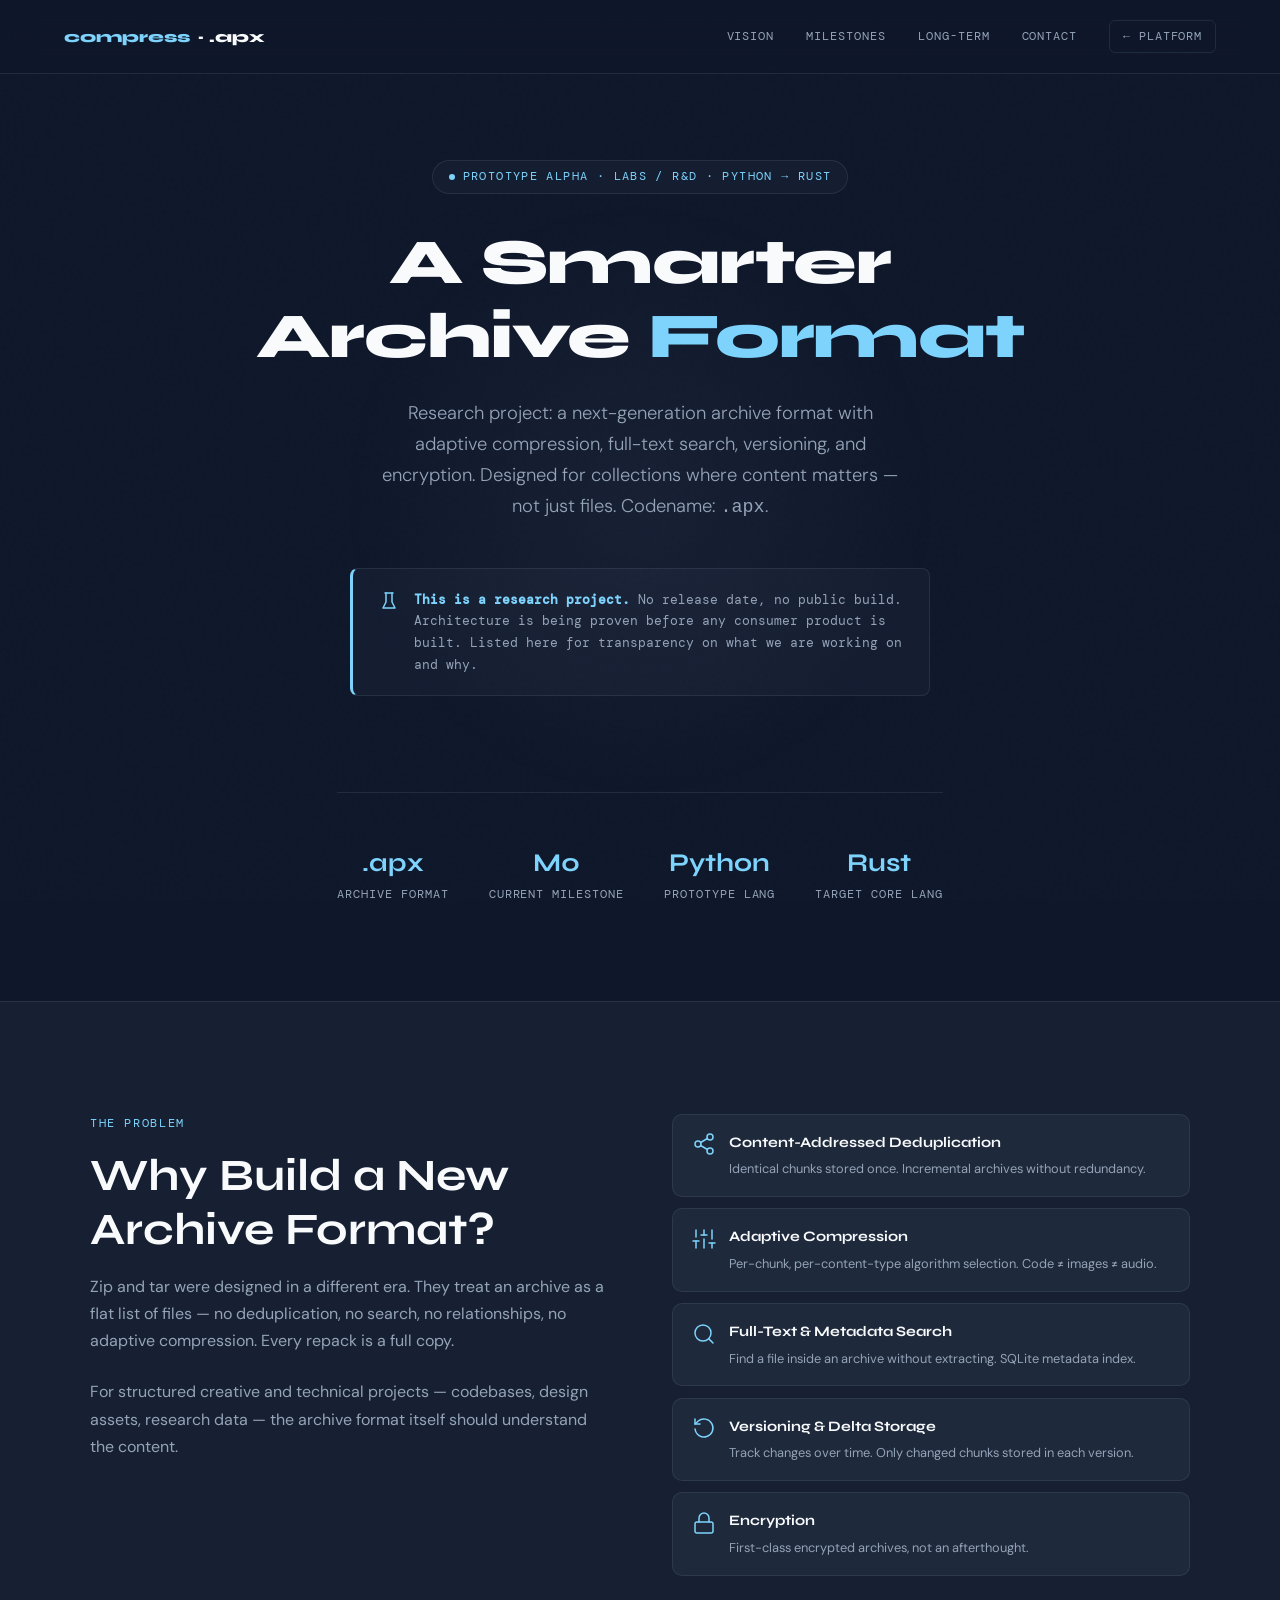
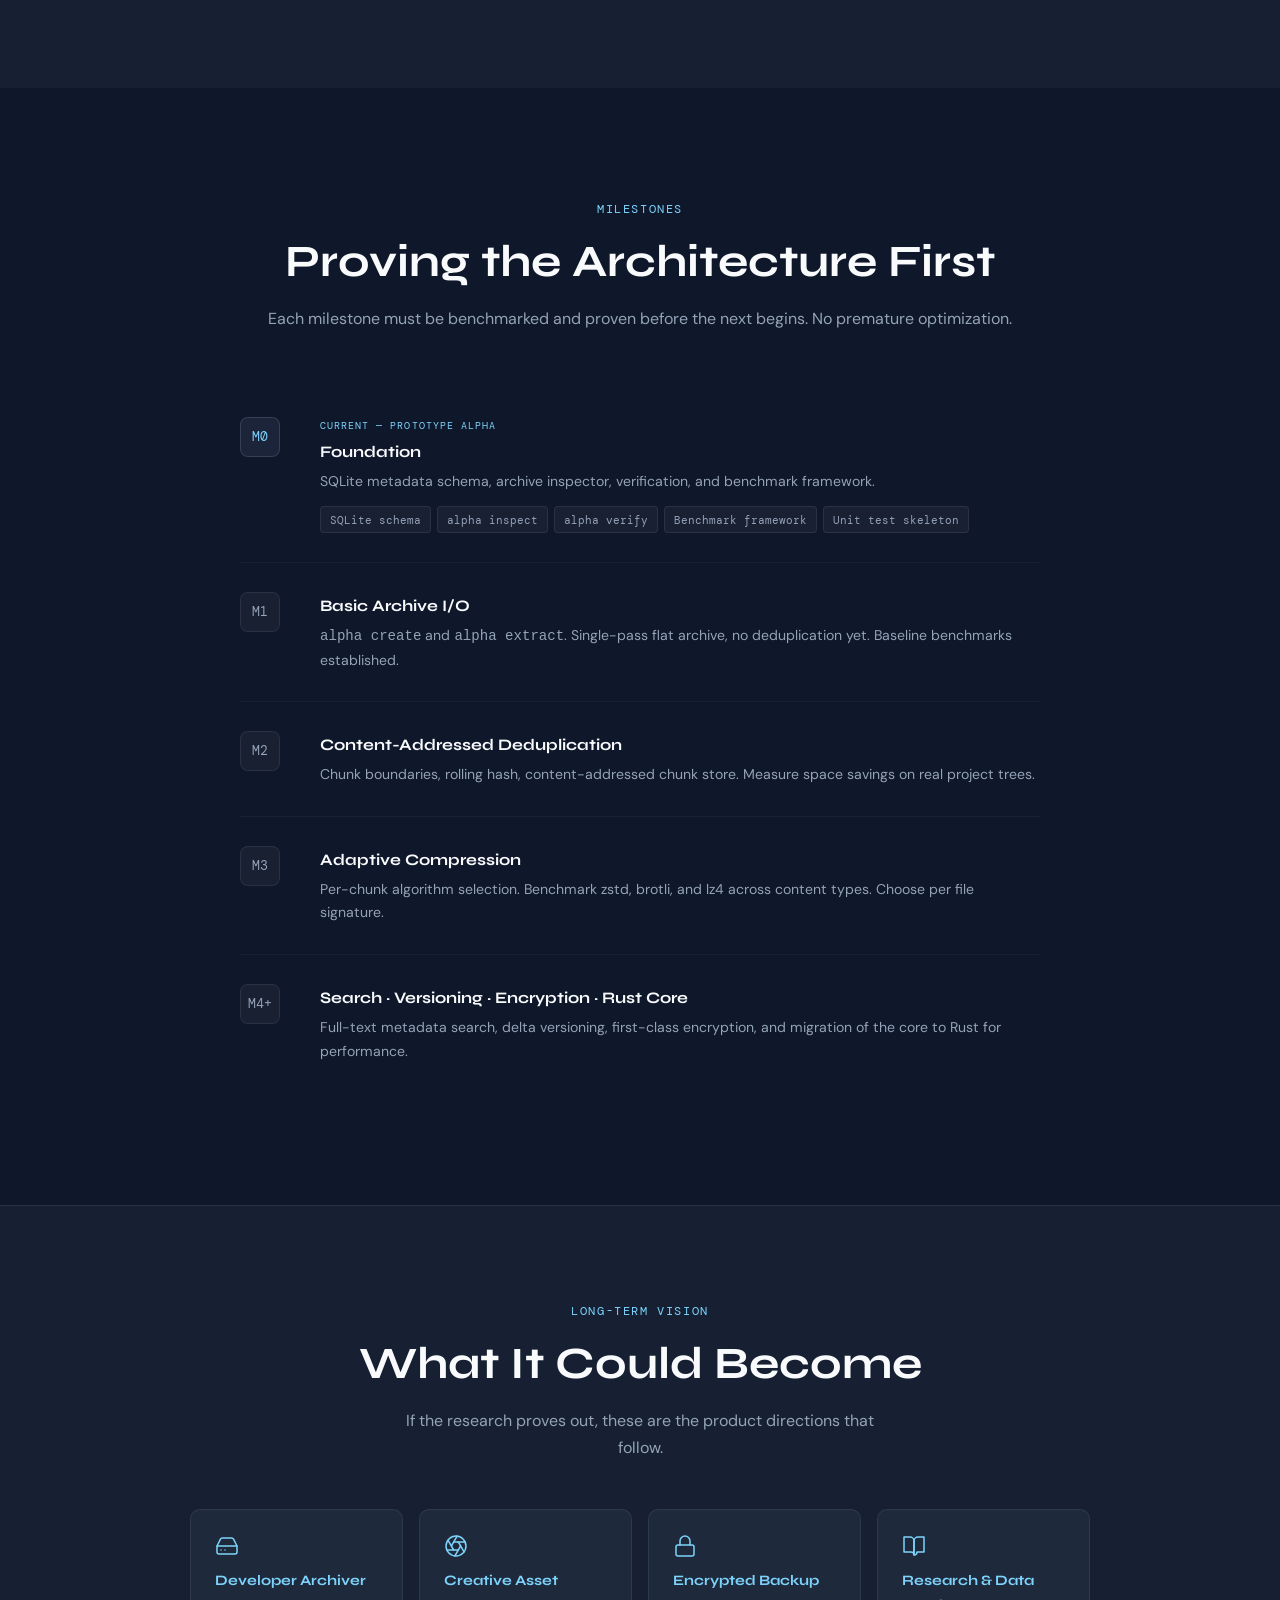
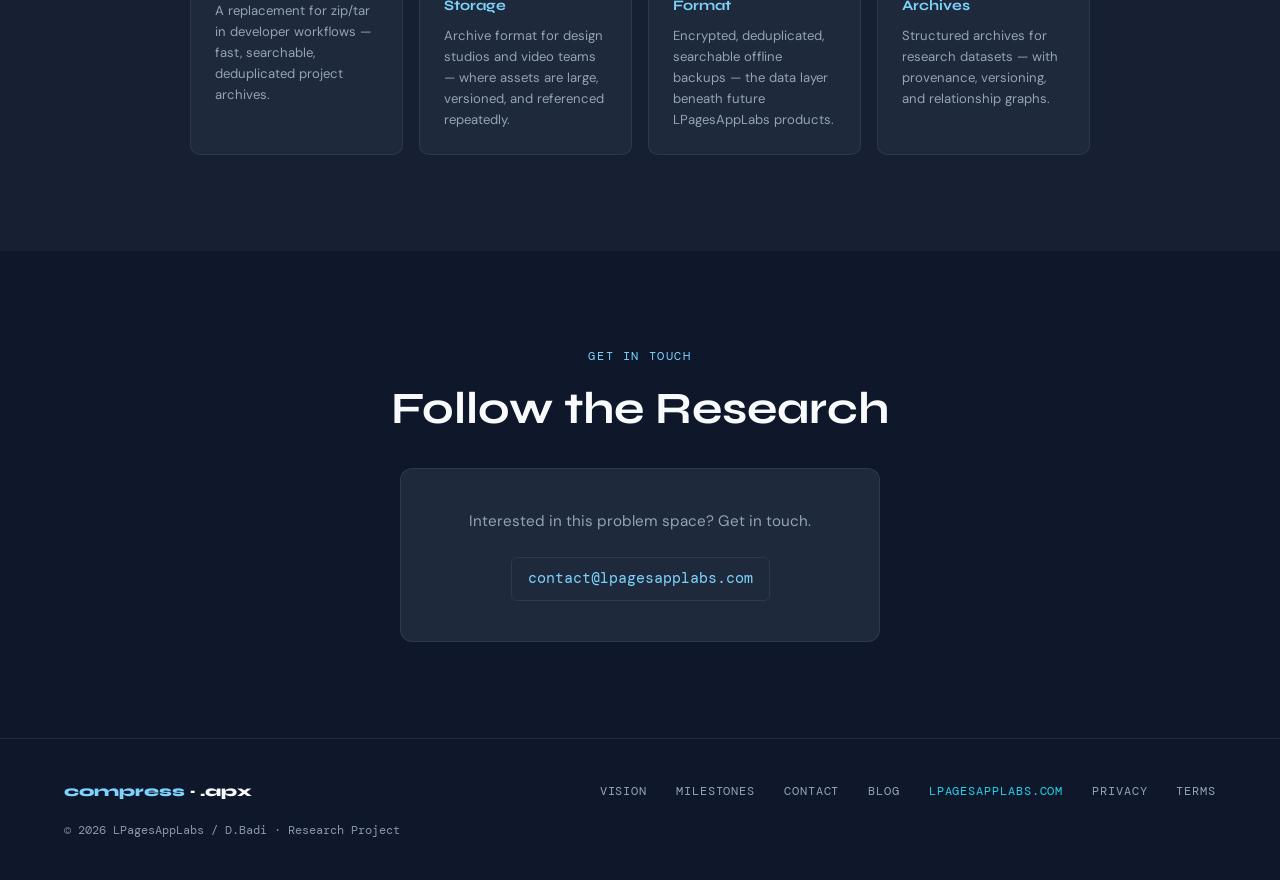
==== commit 94e230cd: "Make the accessibility layer real, not incidental Four systemic defects, each fixed at its root rath" ====
--- a/index.html
+++ b/index.html
@@ -81,11 +81,11 @@
       <p>For structured creative and technical projects — codebases, design assets, research data — the archive format itself should understand the content.</p>
     </div>
     <div class="vision-goals reveal">
-      <div class="goal-row"><span class="goal-icon" aria-hidden="true"><svg width="24" height="24" viewBox="0 0 24 24" fill="none" stroke="#7DD3FC" stroke-width="1.5" stroke-linecap="round" stroke-linejoin="round" aria-hidden="true"><circle cx="18" cy="5" r="3"/><circle cx="6" cy="12" r="3"/><circle cx="18" cy="19" r="3"/><line x1="8.59" y1="13.51" x2="15.42" y2="17.49"/><line x1="15.41" y1="6.51" x2="8.59" y2="10.49"/></svg></span><div><div class="goal-title">Content-Addressed Deduplication</div><div class="goal-desc">Identical chunks stored once. Incremental archives without redundancy.</div></div></div>
-      <div class="goal-row"><span class="goal-icon" aria-hidden="true"><svg width="24" height="24" viewBox="0 0 24 24" fill="none" stroke="#7DD3FC" stroke-width="1.5" stroke-linecap="round" stroke-linejoin="round" aria-hidden="true"><line x1="4" y1="21" x2="4" y2="14"/><line x1="4" y1="10" x2="4" y2="3"/><line x1="12" y1="21" x2="12" y2="12"/><line x1="12" y1="8" x2="12" y2="3"/><line x1="20" y1="21" x2="20" y2="16"/><line x1="20" y1="12" x2="20" y2="3"/><line x1="1" y1="14" x2="7" y2="14"/><line x1="9" y1="8" x2="15" y2="8"/><line x1="17" y1="16" x2="23" y2="16"/></svg></span><div><div class="goal-title">Adaptive Compression</div><div class="goal-desc">Per-chunk, per-content-type algorithm selection. Code ≠ images ≠ audio.</div></div></div>
-      <div class="goal-row"><span class="goal-icon" aria-hidden="true"><svg width="24" height="24" viewBox="0 0 24 24" fill="none" stroke="#7DD3FC" stroke-width="1.5" stroke-linecap="round" stroke-linejoin="round" aria-hidden="true"><circle cx="11" cy="11" r="8"/><line x1="21" y1="21" x2="16.65" y2="16.65"/></svg></span><div><div class="goal-title">Full-Text & Metadata Search</div><div class="goal-desc">Find a file inside an archive without extracting. SQLite metadata index.</div></div></div>
-      <div class="goal-row"><span class="goal-icon" aria-hidden="true"><svg width="24" height="24" viewBox="0 0 24 24" fill="none" stroke="#7DD3FC" stroke-width="1.5" stroke-linecap="round" stroke-linejoin="round" aria-hidden="true"><path d="M3 3v5h5"/><path d="M3.05 13A9 9 0 1 0 6 5.3L3 8"/></svg></span><div><div class="goal-title">Versioning & Delta Storage</div><div class="goal-desc">Track changes over time. Only changed chunks stored in each version.</div></div></div>
-      <div class="goal-row"><span class="goal-icon" aria-hidden="true"><svg width="24" height="24" viewBox="0 0 24 24" fill="none" stroke="#7DD3FC" stroke-width="1.5" stroke-linecap="round" stroke-linejoin="round" aria-hidden="true"><rect x="3" y="11" width="18" height="11" rx="2" ry="2"/><path d="M7 11V7a5 5 0 0 1 10 0v4"/></svg></span><div><div class="goal-title">Encryption</div><div class="goal-desc">First-class encrypted archives, not an afterthought.</div></div></div>
+      <div class="goal-row"><span class="goal-icon" aria-hidden="true"><svg width="24" height="24" viewBox="0 0 24 24" fill="none" stroke="#7DD3FC" stroke-width="1.5" stroke-linecap="round" stroke-linejoin="round" aria-hidden="true"><circle cx="18" cy="5" r="3"/><circle cx="6" cy="12" r="3"/><circle cx="18" cy="19" r="3"/><line x1="8.59" y1="13.51" x2="15.42" y2="17.49"/><line x1="15.41" y1="6.51" x2="8.59" y2="10.49"/></svg></span><div><h3 class="goal-title">Content-Addressed Deduplication</h3><div class="goal-desc">Identical chunks stored once. Incremental archives without redundancy.</div></div></div>
+      <div class="goal-row"><span class="goal-icon" aria-hidden="true"><svg width="24" height="24" viewBox="0 0 24 24" fill="none" stroke="#7DD3FC" stroke-width="1.5" stroke-linecap="round" stroke-linejoin="round" aria-hidden="true"><line x1="4" y1="21" x2="4" y2="14"/><line x1="4" y1="10" x2="4" y2="3"/><line x1="12" y1="21" x2="12" y2="12"/><line x1="12" y1="8" x2="12" y2="3"/><line x1="20" y1="21" x2="20" y2="16"/><line x1="20" y1="12" x2="20" y2="3"/><line x1="1" y1="14" x2="7" y2="14"/><line x1="9" y1="8" x2="15" y2="8"/><line x1="17" y1="16" x2="23" y2="16"/></svg></span><div><h3 class="goal-title">Adaptive Compression</h3><div class="goal-desc">Per-chunk, per-content-type algorithm selection. Code ≠ images ≠ audio.</div></div></div>
+      <div class="goal-row"><span class="goal-icon" aria-hidden="true"><svg width="24" height="24" viewBox="0 0 24 24" fill="none" stroke="#7DD3FC" stroke-width="1.5" stroke-linecap="round" stroke-linejoin="round" aria-hidden="true"><circle cx="11" cy="11" r="8"/><line x1="21" y1="21" x2="16.65" y2="16.65"/></svg></span><div><h3 class="goal-title">Full-Text & Metadata Search</h3><div class="goal-desc">Find a file inside an archive without extracting. SQLite metadata index.</div></div></div>
+      <div class="goal-row"><span class="goal-icon" aria-hidden="true"><svg width="24" height="24" viewBox="0 0 24 24" fill="none" stroke="#7DD3FC" stroke-width="1.5" stroke-linecap="round" stroke-linejoin="round" aria-hidden="true"><path d="M3 3v5h5"/><path d="M3.05 13A9 9 0 1 0 6 5.3L3 8"/></svg></span><div><h3 class="goal-title">Versioning & Delta Storage</h3><div class="goal-desc">Track changes over time. Only changed chunks stored in each version.</div></div></div>
+      <div class="goal-row"><span class="goal-icon" aria-hidden="true"><svg width="24" height="24" viewBox="0 0 24 24" fill="none" stroke="#7DD3FC" stroke-width="1.5" stroke-linecap="round" stroke-linejoin="round" aria-hidden="true"><rect x="3" y="11" width="18" height="11" rx="2" ry="2"/><path d="M7 11V7a5 5 0 0 1 10 0v4"/></svg></span><div><h3 class="goal-title">Encryption</h3><div class="goal-desc">First-class encrypted archives, not an afterthought.</div></div></div>
     </div>
   </div>
 </section>
@@ -103,7 +103,7 @@
         <div class="m-num active">M0</div>
         <div>
           <div class="m-label">Current — Prototype Alpha</div>
-          <div class="m-name">Foundation</div>
+          <h3 class="m-name">Foundation</h3>
           <p class="m-desc">SQLite metadata schema, archive inspector, verification, and benchmark framework.</p>
           <div class="m-items">
             <span class="m-item todo">SQLite schema</span>
@@ -117,28 +117,28 @@
       <div class="milestone reveal">
         <div class="m-num next">M1</div>
         <div>
-          <div class="m-name">Basic Archive I/O</div>
+          <h3 class="m-name">Basic Archive I/O</h3>
           <p class="m-desc"><code>alpha create</code> and <code>alpha extract</code>. Single-pass flat archive, no deduplication yet. Baseline benchmarks established.</p>
         </div>
       </div>
       <div class="milestone reveal">
         <div class="m-num next">M2</div>
         <div>
-          <div class="m-name">Content-Addressed Deduplication</div>
+          <h3 class="m-name">Content-Addressed Deduplication</h3>
           <p class="m-desc">Chunk boundaries, rolling hash, content-addressed chunk store. Measure space savings on real project trees.</p>
         </div>
       </div>
       <div class="milestone reveal">
         <div class="m-num next">M3</div>
         <div>
-          <div class="m-name">Adaptive Compression</div>
+          <h3 class="m-name">Adaptive Compression</h3>
           <p class="m-desc">Per-chunk algorithm selection. Benchmark zstd, brotli, and lz4 across content types. Choose per file signature.</p>
         </div>
       </div>
       <div class="milestone reveal">
         <div class="m-num next">M4+</div>
         <div>
-          <div class="m-name">Search · Versioning · Encryption · Rust Core</div>
+          <h3 class="m-name">Search · Versioning · Encryption · Rust Core</h3>
           <p class="m-desc">Full-text metadata search, delta versioning, first-class encryption, and migration of the core to Rust for performance.</p>
         </div>
       </div>
@@ -155,10 +155,10 @@
       <p class="directions-sub">If the research proves out, these are the product directions that follow.</p>
     </div>
     <div class="lt-inner reveal">
-      <div class="lt-card"><div class="lt-icon" aria-hidden="true"><svg width="24" height="24" viewBox="0 0 24 24" fill="none" stroke="#7DD3FC" stroke-width="1.5" stroke-linecap="round" stroke-linejoin="round" aria-hidden="true"><line x1="22" y1="12" x2="2" y2="12"/><path d="M5.45 5.11L2 12v6a2 2 0 0 0 2 2h16a2 2 0 0 0 2-2v-6l-3.45-6.89A2 2 0 0 0 16.76 4H7.24a2 2 0 0 0-1.79 1.11z"/><line x1="6" y1="16" x2="6.01" y2="16"/><line x1="10" y1="16" x2="10.01" y2="16"/></svg></div><div class="lt-title">Developer Archiver</div><div class="lt-desc">A replacement for zip/tar in developer workflows — fast, searchable, deduplicated project archives.</div></div>
-      <div class="lt-card"><div class="lt-icon" aria-hidden="true"><svg width="24" height="24" viewBox="0 0 24 24" fill="none" stroke="#7DD3FC" stroke-width="1.5" stroke-linecap="round" stroke-linejoin="round" aria-hidden="true"><circle cx="12" cy="12" r="10"/><line x1="14.31" y1="8" x2="20.05" y2="17.94"/><line x1="9.69" y1="8" x2="21.17" y2="8"/><line x1="7.38" y1="12" x2="13.12" y2="2.06"/><line x1="9.69" y1="16" x2="3.95" y2="6.06"/><line x1="14.31" y1="16" x2="2.83" y2="16"/><line x1="16.62" y1="12" x2="10.88" y2="21.94"/></svg></div><div class="lt-title">Creative Asset Storage</div><div class="lt-desc">Archive format for design studios and video teams — where assets are large, versioned, and referenced repeatedly.</div></div>
-      <div class="lt-card"><div class="lt-icon" aria-hidden="true"><svg width="24" height="24" viewBox="0 0 24 24" fill="none" stroke="#7DD3FC" stroke-width="1.5" stroke-linecap="round" stroke-linejoin="round" aria-hidden="true"><rect x="3" y="11" width="18" height="11" rx="2" ry="2"/><path d="M7 11V7a5 5 0 0 1 10 0v4"/></svg></div><div class="lt-title">Encrypted Backup Format</div><div class="lt-desc">Encrypted, deduplicated, searchable offline backups — the data layer beneath future LPagesAppLabs products.</div></div>
-      <div class="lt-card"><div class="lt-icon" aria-hidden="true"><svg width="24" height="24" viewBox="0 0 24 24" fill="none" stroke="#7DD3FC" stroke-width="1.5" stroke-linecap="round" stroke-linejoin="round" aria-hidden="true"><path d="M2 3h6a4 4 0 0 1 4 4v14a3 3 0 0 0-3-3H2z"/><path d="M22 3h-6a4 4 0 0 0-4 4v14a3 3 0 0 0 3-3h7z"/></svg></div><div class="lt-title">Research & Data Archives</div><div class="lt-desc">Structured archives for research datasets — with provenance, versioning, and relationship graphs.</div></div>
+      <div class="lt-card"><div class="lt-icon" aria-hidden="true"><svg width="24" height="24" viewBox="0 0 24 24" fill="none" stroke="#7DD3FC" stroke-width="1.5" stroke-linecap="round" stroke-linejoin="round" aria-hidden="true"><line x1="22" y1="12" x2="2" y2="12"/><path d="M5.45 5.11L2 12v6a2 2 0 0 0 2 2h16a2 2 0 0 0 2-2v-6l-3.45-6.89A2 2 0 0 0 16.76 4H7.24a2 2 0 0 0-1.79 1.11z"/><line x1="6" y1="16" x2="6.01" y2="16"/><line x1="10" y1="16" x2="10.01" y2="16"/></svg></div><h3 class="lt-title">Developer Archiver</h3><div class="lt-desc">A replacement for zip/tar in developer workflows — fast, searchable, deduplicated project archives.</div></div>
+      <div class="lt-card"><div class="lt-icon" aria-hidden="true"><svg width="24" height="24" viewBox="0 0 24 24" fill="none" stroke="#7DD3FC" stroke-width="1.5" stroke-linecap="round" stroke-linejoin="round" aria-hidden="true"><circle cx="12" cy="12" r="10"/><line x1="14.31" y1="8" x2="20.05" y2="17.94"/><line x1="9.69" y1="8" x2="21.17" y2="8"/><line x1="7.38" y1="12" x2="13.12" y2="2.06"/><line x1="9.69" y1="16" x2="3.95" y2="6.06"/><line x1="14.31" y1="16" x2="2.83" y2="16"/><line x1="16.62" y1="12" x2="10.88" y2="21.94"/></svg></div><h3 class="lt-title">Creative Asset Storage</h3><div class="lt-desc">Archive format for design studios and video teams — where assets are large, versioned, and referenced repeatedly.</div></div>
+      <div class="lt-card"><div class="lt-icon" aria-hidden="true"><svg width="24" height="24" viewBox="0 0 24 24" fill="none" stroke="#7DD3FC" stroke-width="1.5" stroke-linecap="round" stroke-linejoin="round" aria-hidden="true"><rect x="3" y="11" width="18" height="11" rx="2" ry="2"/><path d="M7 11V7a5 5 0 0 1 10 0v4"/></svg></div><h3 class="lt-title">Encrypted Backup Format</h3><div class="lt-desc">Encrypted, deduplicated, searchable offline backups — the data layer beneath future LPagesAppLabs products.</div></div>
+      <div class="lt-card"><div class="lt-icon" aria-hidden="true"><svg width="24" height="24" viewBox="0 0 24 24" fill="none" stroke="#7DD3FC" stroke-width="1.5" stroke-linecap="round" stroke-linejoin="round" aria-hidden="true"><path d="M2 3h6a4 4 0 0 1 4 4v14a3 3 0 0 0-3-3H2z"/><path d="M22 3h-6a4 4 0 0 0-4 4v14a3 3 0 0 0 3-3h7z"/></svg></div><h3 class="lt-title">Research & Data Archives</h3><div class="lt-desc">Structured archives for research datasets — with provenance, versioning, and relationship graphs.</div></div>
     </div>
   </div>
 </section>
--- a/styles.css
+++ b/styles.css
@@ -8,7 +8,7 @@
       --accent: #7DD3FC; /* sky-300 — bright research accent */
       --cyan: #22D3EE;
       --emerald: #10B981;
-      --white: #F8FAFC; --muted: #94A3B8;
+      --white: #F8FAFC; --muted: #94A3B8; --muted-dim: #8A97A8;
       --border: rgba(100,116,139,0.22);
     }
     html { scroll-behavior: smooth; }
@@ -104,7 +104,7 @@
     .footer-links { display:flex; gap:1.8rem; flex-wrap:wrap; }
     .footer-links a { font-family:'DM Mono',monospace; font-size:0.72rem; letter-spacing:0.08em; text-transform:uppercase; color:var(--muted); text-decoration:none; transition:color 0.2s; }
     .footer-links a:hover { color:var(--accent); }
-    .footer-copy { font-family:'DM Mono',monospace; font-size:0.72rem; color:var(--muted); opacity:0.5; }
+    .footer-copy { font-family:'DM Mono',monospace; font-size:0.72rem; color:var(--muted-dim); }
 
     .reveal { opacity:0; transform:translateY(20px); transition:opacity 0.7s ease, transform 0.7s ease; }
     .reveal.visible { opacity:1; transform:none; }
@@ -143,3 +143,36 @@
   transition: top 0.15s ease;
 }
 .skip-link:focus { top: 0; outline: 2px solid #0F172A; outline-offset: 2px; }
+
+/* Focus is a designed state, not a browser default. Nothing on this platform
+   defined one except .skip-link, and five inputs actively removed the ring and
+   signalled focus with a 1px border tint only — a colour-only indicator, which
+   fails WCAG 1.4.1 and 2.4.7. White on these surfaces measures >13:1.
+   :focus-visible, so pointer users never see a ring they did not ask for. */
+:focus-visible {
+  outline: 2px solid #F8FAFC;
+  outline-offset: 2px;
+  border-radius: 4px;
+}
+a:focus-visible, button:focus-visible, input:focus-visible,
+[tabindex]:focus-visible, .btn:focus-visible {
+  outline: 2px solid #F8FAFC;
+  outline-offset: 2px;
+}
+
+/* Card titles are h3 so screen readers and search engines can navigate by
+   heading; :where() keeps specificity at 0 so the existing class rules,
+   which were written for divs, continue to control every visual property. */
+:where(h3.work-name, h3.feature-title, h3.step-title, h3.svc-title, h3.prod-name, h3.post-title, h3.concept-title, h3.why-title, h3.card-title, h3.tier-name) {
+  margin: 0; font-size: inherit; font-weight: inherit; line-height: inherit;
+}
+:where(h3.vis-title, h3.m-name, h3.goal-title, h3.lt-title, h3.how-title, h3.tier-head) {
+  margin: 0; font-size: inherit; font-weight: inherit; line-height: inherit;
+}
+
+/* WCAG 2.5.8 — standalone nav and footer links computed ~20px tall against a
+   24px minimum. min-height with inline-flex raises the hit area without adding
+   padding that would shift the existing horizontal rhythm. */
+.nav-links a, .footer-links a, .nav-mobile a, .nav-right a {
+  display: inline-flex; align-items: center; min-height: 24px;
+}
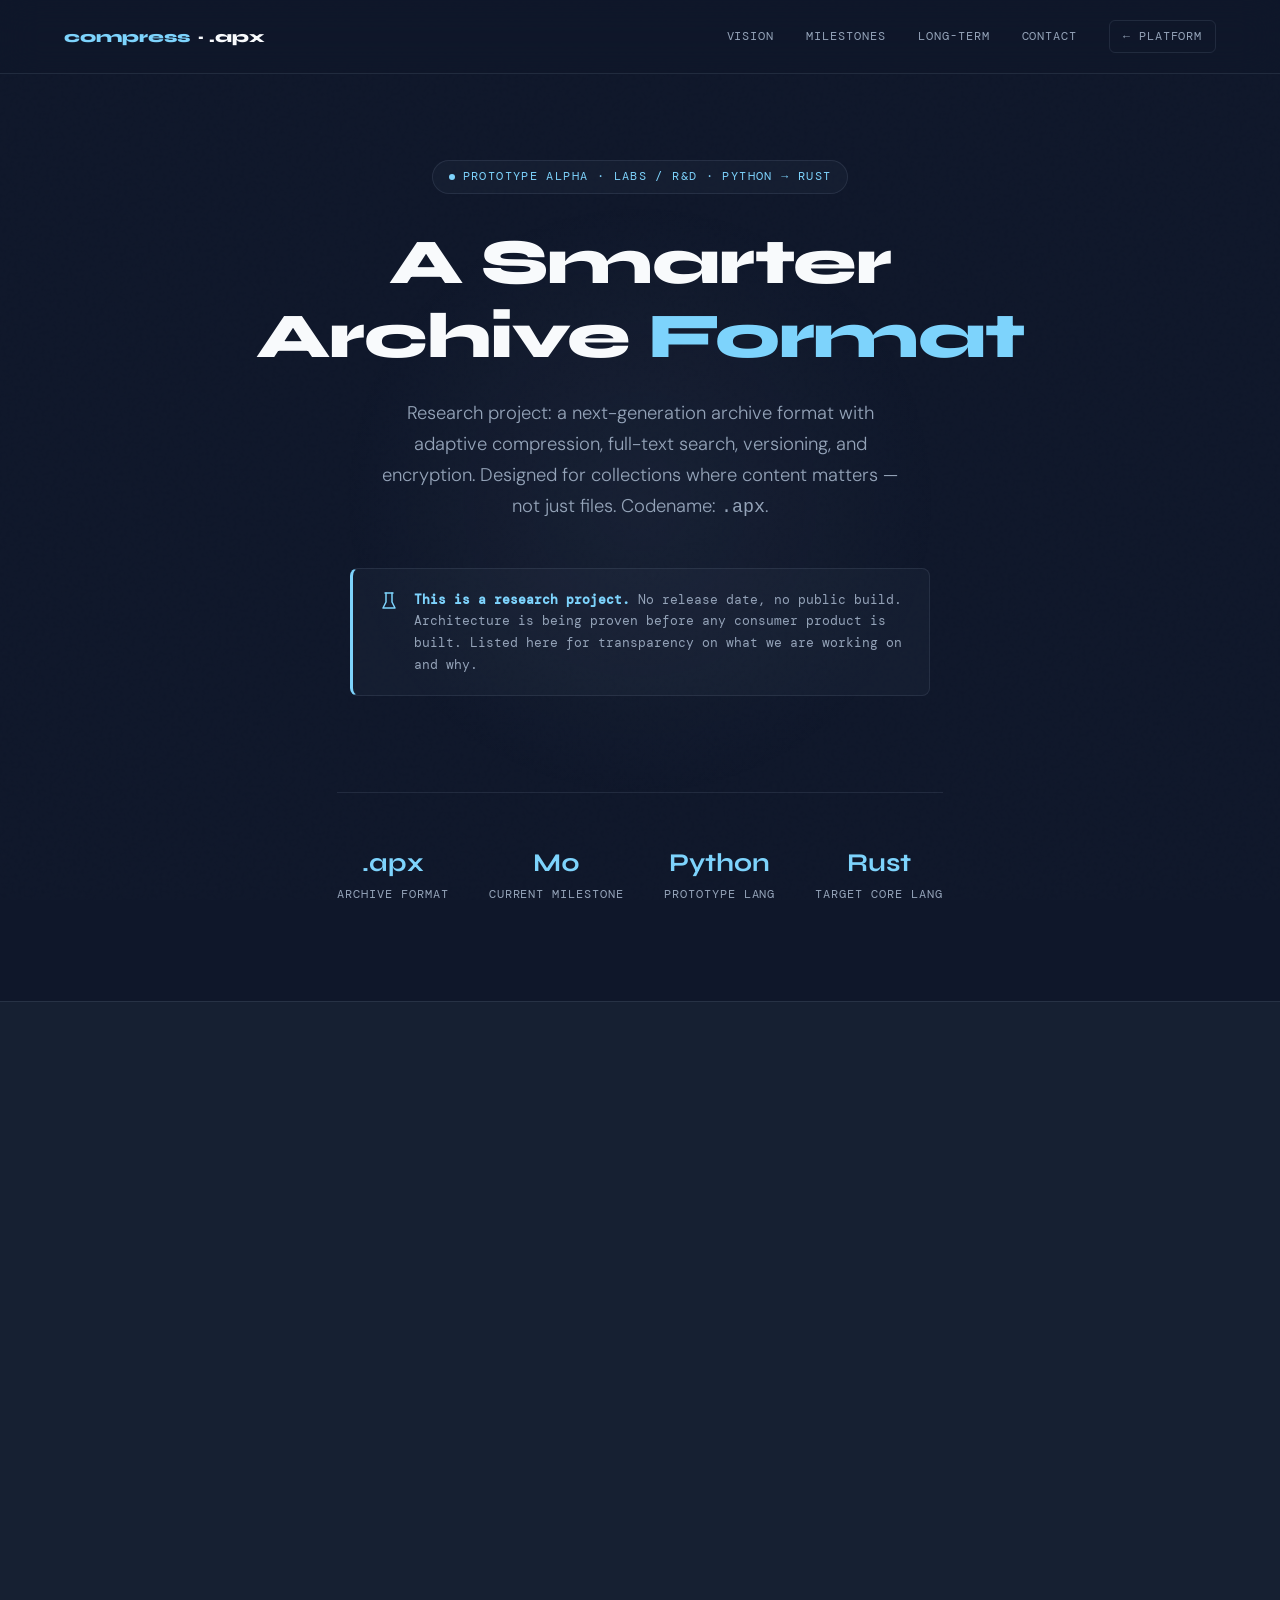
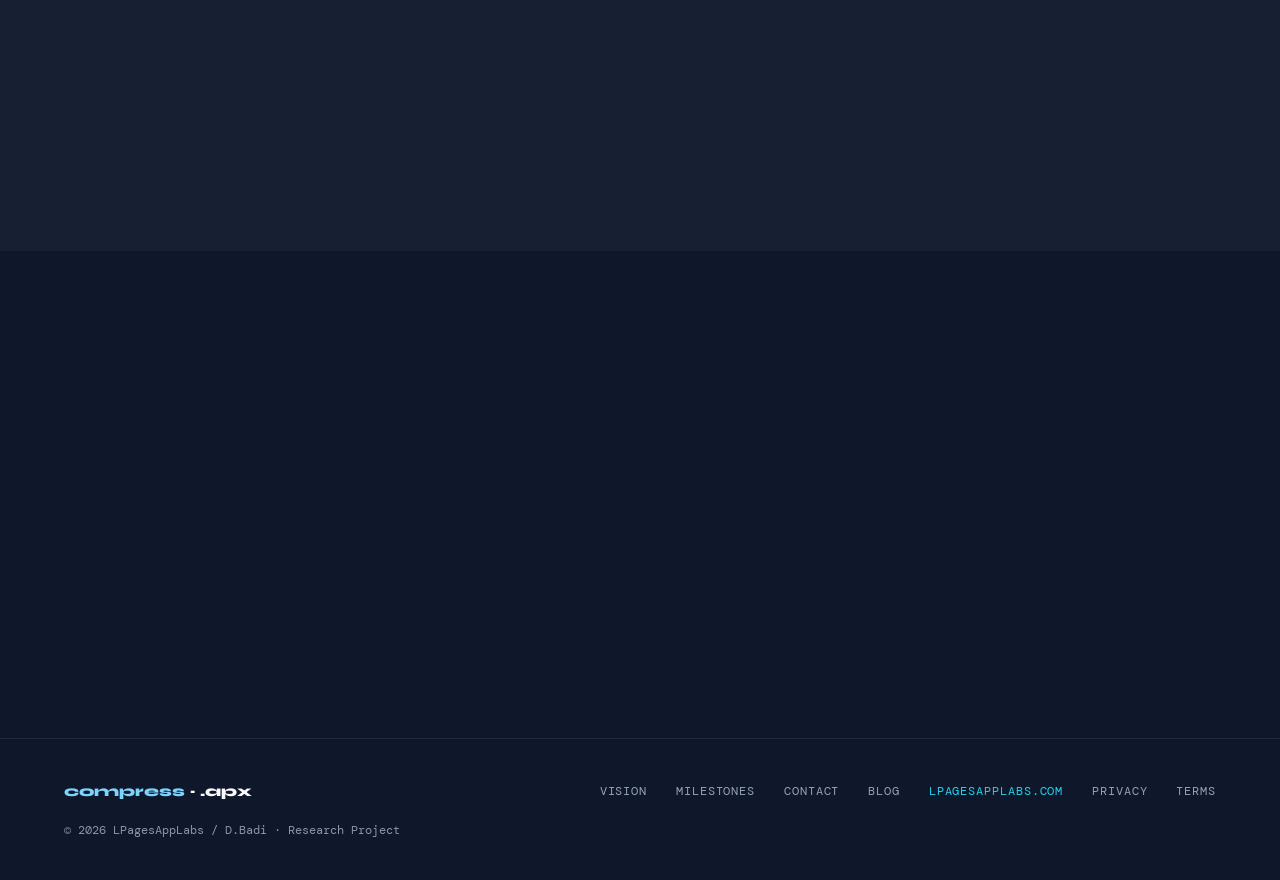
==== commit 479965e2: "Remove the last third-party origin, and stop JS failure blanking the page Fonts are now served from " ====
--- a/index.html
+++ b/index.html
@@ -22,8 +22,10 @@
   <meta name="theme-color" content="#0F172A">
   <meta name="robots" content="index, follow">
   <link rel="icon" href="https://lpagesapplabs.com/logo.svg" type="image/svg+xml">
-  <link rel="preconnect" href="https://fonts.bunny.net" crossorigin>
-  <link href="https://fonts.bunny.net/css2?family=Syne:wght@400;600;700;800&family=DM+Mono:wght@300;400;500&family=DM+Sans:wght@300;400;500&display=swap" rel="stylesheet">
+  <script src="main.js"></script>
+  <link rel="stylesheet" href="fonts.css">
+  <link rel="preload" href="fonts/syne-latin-800-normal.woff2" as="font" type="font/woff2" crossorigin>
+  <link rel="preload" href="fonts/dm-sans-latin-400-normal.woff2" as="font" type="font/woff2" crossorigin>
   <link rel="stylesheet" href="styles.css">
 </head>
 <body>
@@ -191,6 +193,5 @@
   <div class="footer-copy">© 2026 LPagesAppLabs / D.Badi · Research Project</div>
 </footer>
 
-<script src="main.js" defer></script>
 </body>
 </html>
--- a/fonts.css
+++ b/fonts.css
@@ -0,0 +1,219 @@
+/* Self-hosted webfonts. Previously loaded from fonts.bunny.net, which sat in both
+   style-src and font-src on all nine origins with no SRI possible, because the
+   CSS URL is generated. Serving them from our own origin removes the last
+   third-party origin on the platform and lets the CSP drop to 'self'.
+   Greek subsets omitted; latin and latin-ext cover English and Romanian. */
+
+/* latin */
+@font-face {
+  font-family: 'Syne';
+  font-style: normal;
+  font-weight: 400;
+  font-stretch: 100%;
+  font-display: swap;
+  src: url(fonts/syne-latin-400-normal.woff2) format('woff2'); 
+  unicode-range: U+0000-00FF,U+0131,U+0152-0153,U+02BB-02BC,U+02C6,U+02DA,U+02DC,U+0304,U+0308,U+0329,U+2000-206F,U+20AC,U+2122,U+2191,U+2193,U+2212,U+2215,U+FEFF,U+FFFD;
+}
+
+/* latin-ext */
+@font-face {
+  font-family: 'Syne';
+  font-style: normal;
+  font-weight: 400;
+  font-stretch: 100%;
+  font-display: swap;
+  src: url(fonts/syne-latin-ext-400-normal.woff2) format('woff2'); 
+  unicode-range: U+0100-02BA,U+02BD-02C5,U+02C7-02CC,U+02CE-02D7,U+02DD-02FF,U+0304,U+0308,U+0329,U+1D00-1DBF,U+1E00-1E9F,U+1EF2-1EFF,U+2020,U+20A0-20AB,U+20AD-20C0,U+2113,U+2C60-2C7F,U+A720-A7FF;
+}
+
+/* latin */
+@font-face {
+  font-family: 'Syne';
+  font-style: normal;
+  font-weight: 600;
+  font-stretch: 100%;
+  font-display: swap;
+  src: url(fonts/syne-latin-600-normal.woff2) format('woff2'); 
+  unicode-range: U+0000-00FF,U+0131,U+0152-0153,U+02BB-02BC,U+02C6,U+02DA,U+02DC,U+0304,U+0308,U+0329,U+2000-206F,U+20AC,U+2122,U+2191,U+2193,U+2212,U+2215,U+FEFF,U+FFFD;
+}
+
+/* latin-ext */
+@font-face {
+  font-family: 'Syne';
+  font-style: normal;
+  font-weight: 600;
+  font-stretch: 100%;
+  font-display: swap;
+  src: url(fonts/syne-latin-ext-600-normal.woff2) format('woff2'); 
+  unicode-range: U+0100-02BA,U+02BD-02C5,U+02C7-02CC,U+02CE-02D7,U+02DD-02FF,U+0304,U+0308,U+0329,U+1D00-1DBF,U+1E00-1E9F,U+1EF2-1EFF,U+2020,U+20A0-20AB,U+20AD-20C0,U+2113,U+2C60-2C7F,U+A720-A7FF;
+}
+
+/* latin */
+@font-face {
+  font-family: 'Syne';
+  font-style: normal;
+  font-weight: 700;
+  font-stretch: 100%;
+  font-display: swap;
+  src: url(fonts/syne-latin-700-normal.woff2) format('woff2'); 
+  unicode-range: U+0000-00FF,U+0131,U+0152-0153,U+02BB-02BC,U+02C6,U+02DA,U+02DC,U+0304,U+0308,U+0329,U+2000-206F,U+20AC,U+2122,U+2191,U+2193,U+2212,U+2215,U+FEFF,U+FFFD;
+}
+
+/* latin-ext */
+@font-face {
+  font-family: 'Syne';
+  font-style: normal;
+  font-weight: 700;
+  font-stretch: 100%;
+  font-display: swap;
+  src: url(fonts/syne-latin-ext-700-normal.woff2) format('woff2'); 
+  unicode-range: U+0100-02BA,U+02BD-02C5,U+02C7-02CC,U+02CE-02D7,U+02DD-02FF,U+0304,U+0308,U+0329,U+1D00-1DBF,U+1E00-1E9F,U+1EF2-1EFF,U+2020,U+20A0-20AB,U+20AD-20C0,U+2113,U+2C60-2C7F,U+A720-A7FF;
+}
+
+/* latin */
+@font-face {
+  font-family: 'Syne';
+  font-style: normal;
+  font-weight: 800;
+  font-stretch: 100%;
+  font-display: swap;
+  src: url(fonts/syne-latin-800-normal.woff2) format('woff2'); 
+  unicode-range: U+0000-00FF,U+0131,U+0152-0153,U+02BB-02BC,U+02C6,U+02DA,U+02DC,U+0304,U+0308,U+0329,U+2000-206F,U+20AC,U+2122,U+2191,U+2193,U+2212,U+2215,U+FEFF,U+FFFD;
+}
+
+/* latin-ext */
+@font-face {
+  font-family: 'Syne';
+  font-style: normal;
+  font-weight: 800;
+  font-stretch: 100%;
+  font-display: swap;
+  src: url(fonts/syne-latin-ext-800-normal.woff2) format('woff2'); 
+  unicode-range: U+0100-02BA,U+02BD-02C5,U+02C7-02CC,U+02CE-02D7,U+02DD-02FF,U+0304,U+0308,U+0329,U+1D00-1DBF,U+1E00-1E9F,U+1EF2-1EFF,U+2020,U+20A0-20AB,U+20AD-20C0,U+2113,U+2C60-2C7F,U+A720-A7FF;
+}
+
+/* latin */
+@font-face {
+  font-family: 'DM Mono';
+  font-style: normal;
+  font-weight: 300;
+  font-display: swap;
+  src: url(fonts/dm-mono-latin-300-normal.woff2) format('woff2'); 
+  unicode-range: U+0000-00FF,U+0131,U+0152-0153,U+02BB-02BC,U+02C6,U+02DA,U+02DC,U+0304,U+0308,U+0329,U+2000-206F,U+20AC,U+2122,U+2191,U+2193,U+2212,U+2215,U+FEFF,U+FFFD;
+}
+
+/* latin-ext */
+@font-face {
+  font-family: 'DM Mono';
+  font-style: normal;
+  font-weight: 300;
+  font-display: swap;
+  src: url(fonts/dm-mono-latin-ext-300-normal.woff2) format('woff2'); 
+  unicode-range: U+0100-02BA,U+02BD-02C5,U+02C7-02CC,U+02CE-02D7,U+02DD-02FF,U+0304,U+0308,U+0329,U+1D00-1DBF,U+1E00-1E9F,U+1EF2-1EFF,U+2020,U+20A0-20AB,U+20AD-20C0,U+2113,U+2C60-2C7F,U+A720-A7FF;
+}
+
+/* latin */
+@font-face {
+  font-family: 'DM Mono';
+  font-style: normal;
+  font-weight: 400;
+  font-display: swap;
+  src: url(fonts/dm-mono-latin-400-normal.woff2) format('woff2'); 
+  unicode-range: U+0000-00FF,U+0131,U+0152-0153,U+02BB-02BC,U+02C6,U+02DA,U+02DC,U+0304,U+0308,U+0329,U+2000-206F,U+20AC,U+2122,U+2191,U+2193,U+2212,U+2215,U+FEFF,U+FFFD;
+}
+
+/* latin-ext */
+@font-face {
+  font-family: 'DM Mono';
+  font-style: normal;
+  font-weight: 400;
+  font-display: swap;
+  src: url(fonts/dm-mono-latin-ext-400-normal.woff2) format('woff2'); 
+  unicode-range: U+0100-02BA,U+02BD-02C5,U+02C7-02CC,U+02CE-02D7,U+02DD-02FF,U+0304,U+0308,U+0329,U+1D00-1DBF,U+1E00-1E9F,U+1EF2-1EFF,U+2020,U+20A0-20AB,U+20AD-20C0,U+2113,U+2C60-2C7F,U+A720-A7FF;
+}
+
+/* latin */
+@font-face {
+  font-family: 'DM Mono';
+  font-style: normal;
+  font-weight: 500;
+  font-display: swap;
+  src: url(fonts/dm-mono-latin-500-normal.woff2) format('woff2'); 
+  unicode-range: U+0000-00FF,U+0131,U+0152-0153,U+02BB-02BC,U+02C6,U+02DA,U+02DC,U+0304,U+0308,U+0329,U+2000-206F,U+20AC,U+2122,U+2191,U+2193,U+2212,U+2215,U+FEFF,U+FFFD;
+}
+
+/* latin-ext */
+@font-face {
+  font-family: 'DM Mono';
+  font-style: normal;
+  font-weight: 500;
+  font-display: swap;
+  src: url(fonts/dm-mono-latin-ext-500-normal.woff2) format('woff2'); 
+  unicode-range: U+0100-02BA,U+02BD-02C5,U+02C7-02CC,U+02CE-02D7,U+02DD-02FF,U+0304,U+0308,U+0329,U+1D00-1DBF,U+1E00-1E9F,U+1EF2-1EFF,U+2020,U+20A0-20AB,U+20AD-20C0,U+2113,U+2C60-2C7F,U+A720-A7FF;
+}
+
+/* latin */
+@font-face {
+  font-family: 'DM Sans';
+  font-style: normal;
+  font-weight: 300;
+  font-stretch: 100%;
+  font-display: swap;
+  src: url(fonts/dm-sans-latin-300-normal.woff2) format('woff2'); 
+  unicode-range: U+0000-00FF,U+0131,U+0152-0153,U+02BB-02BC,U+02C6,U+02DA,U+02DC,U+0304,U+0308,U+0329,U+2000-206F,U+20AC,U+2122,U+2191,U+2193,U+2212,U+2215,U+FEFF,U+FFFD;
+}
+
+/* latin-ext */
+@font-face {
+  font-family: 'DM Sans';
+  font-style: normal;
+  font-weight: 300;
+  font-stretch: 100%;
+  font-display: swap;
+  src: url(fonts/dm-sans-latin-ext-300-normal.woff2) format('woff2'); 
+  unicode-range: U+0100-02BA,U+02BD-02C5,U+02C7-02CC,U+02CE-02D7,U+02DD-02FF,U+0304,U+0308,U+0329,U+1D00-1DBF,U+1E00-1E9F,U+1EF2-1EFF,U+2020,U+20A0-20AB,U+20AD-20C0,U+2113,U+2C60-2C7F,U+A720-A7FF;
+}
+
+/* latin */
+@font-face {
+  font-family: 'DM Sans';
+  font-style: normal;
+  font-weight: 400;
+  font-stretch: 100%;
+  font-display: swap;
+  src: url(fonts/dm-sans-latin-400-normal.woff2) format('woff2'); 
+  unicode-range: U+0000-00FF,U+0131,U+0152-0153,U+02BB-02BC,U+02C6,U+02DA,U+02DC,U+0304,U+0308,U+0329,U+2000-206F,U+20AC,U+2122,U+2191,U+2193,U+2212,U+2215,U+FEFF,U+FFFD;
+}
+
+/* latin-ext */
+@font-face {
+  font-family: 'DM Sans';
+  font-style: normal;
+  font-weight: 400;
+  font-stretch: 100%;
+  font-display: swap;
+  src: url(fonts/dm-sans-latin-ext-400-normal.woff2) format('woff2'); 
+  unicode-range: U+0100-02BA,U+02BD-02C5,U+02C7-02CC,U+02CE-02D7,U+02DD-02FF,U+0304,U+0308,U+0329,U+1D00-1DBF,U+1E00-1E9F,U+1EF2-1EFF,U+2020,U+20A0-20AB,U+20AD-20C0,U+2113,U+2C60-2C7F,U+A720-A7FF;
+}
+
+/* latin */
+@font-face {
+  font-family: 'DM Sans';
+  font-style: normal;
+  font-weight: 500;
+  font-stretch: 100%;
+  font-display: swap;
+  src: url(fonts/dm-sans-latin-500-normal.woff2) format('woff2'); 
+  unicode-range: U+0000-00FF,U+0131,U+0152-0153,U+02BB-02BC,U+02C6,U+02DA,U+02DC,U+0304,U+0308,U+0329,U+2000-206F,U+20AC,U+2122,U+2191,U+2193,U+2212,U+2215,U+FEFF,U+FFFD;
+}
+
+/* latin-ext */
+@font-face {
+  font-family: 'DM Sans';
+  font-style: normal;
+  font-weight: 500;
+  font-stretch: 100%;
+  font-display: swap;
+  src: url(fonts/dm-sans-latin-ext-500-normal.woff2) format('woff2'); 
+  unicode-range: U+0100-02BA,U+02BD-02C5,U+02C7-02CC,U+02CE-02D7,U+02DD-02FF,U+0304,U+0308,U+0329,U+1D00-1DBF,U+1E00-1E9F,U+1EF2-1EFF,U+2020,U+20A0-20AB,U+20AD-20C0,U+2113,U+2C60-2C7F,U+A720-A7FF;
+}
--- a/styles.css
+++ b/styles.css
@@ -106,8 +106,8 @@
     .footer-links a:hover { color:var(--accent); }
     .footer-copy { font-family:'DM Mono',monospace; font-size:0.72rem; color:var(--muted-dim); }
 
-    .reveal { opacity:0; transform:translateY(20px); transition:opacity 0.7s ease, transform 0.7s ease; }
-    .reveal.visible { opacity:1; transform:none; }
+    .js .reveal { opacity:0; transform:translateY(20px); transition:opacity 0.7s ease, transform 0.7s ease; }
+    .js .reveal.visible { opacity:1; transform:none; }
 
     @media(max-width:768px){
       .vision-inner { grid-template-columns:1fr; gap:3rem; }
@@ -120,7 +120,7 @@
     @media (prefers-reduced-motion: reduce) {
       *, *::before, *::after { animation-duration: 0.01ms !important; animation-iteration-count: 1 !important; transition-duration: 0.01ms !important; }
       html { scroll-behavior: auto; }
-      .reveal { opacity: 1; transform: none; }
+      .js .reveal { opacity: 1; transform: none; }
     }
     .directions-wrap { max-width: 1100px; margin: 0 auto; }
     .directions-header { text-align: center; margin-bottom: 3rem; }
@@ -176,3 +176,19 @@
 .nav-links a, .footer-links a, .nav-mobile a, .nav-right a {
   display: inline-flex; align-items: center; min-height: 24px;
 }
+
+/* 404 page. No inline style attributes anywhere — style-src is 'self' with no
+   unsafe-inline, so an inline style would simply not apply and the page would
+   render bare. The strict CSP is only real because nothing depends on inline. */
+.nf-wrap {
+  min-height: 70vh; display: flex; flex-direction: column;
+  align-items: center; justify-content: center; text-align: center;
+  padding: 8rem 5% 4rem; gap: 1rem;
+}
+.nf-code {
+  font-family: 'DM Mono', monospace; font-size: .72rem; letter-spacing: .14em;
+  text-transform: uppercase; color: var(--muted);
+}
+.nf-title { font-family: 'Syne', sans-serif; font-weight: 800; font-size: clamp(2rem, 5vw, 3rem); }
+.nf-body { color: var(--muted); max-width: 46ch; line-height: 1.7; }
+.nf-back { color: var(--white); }
